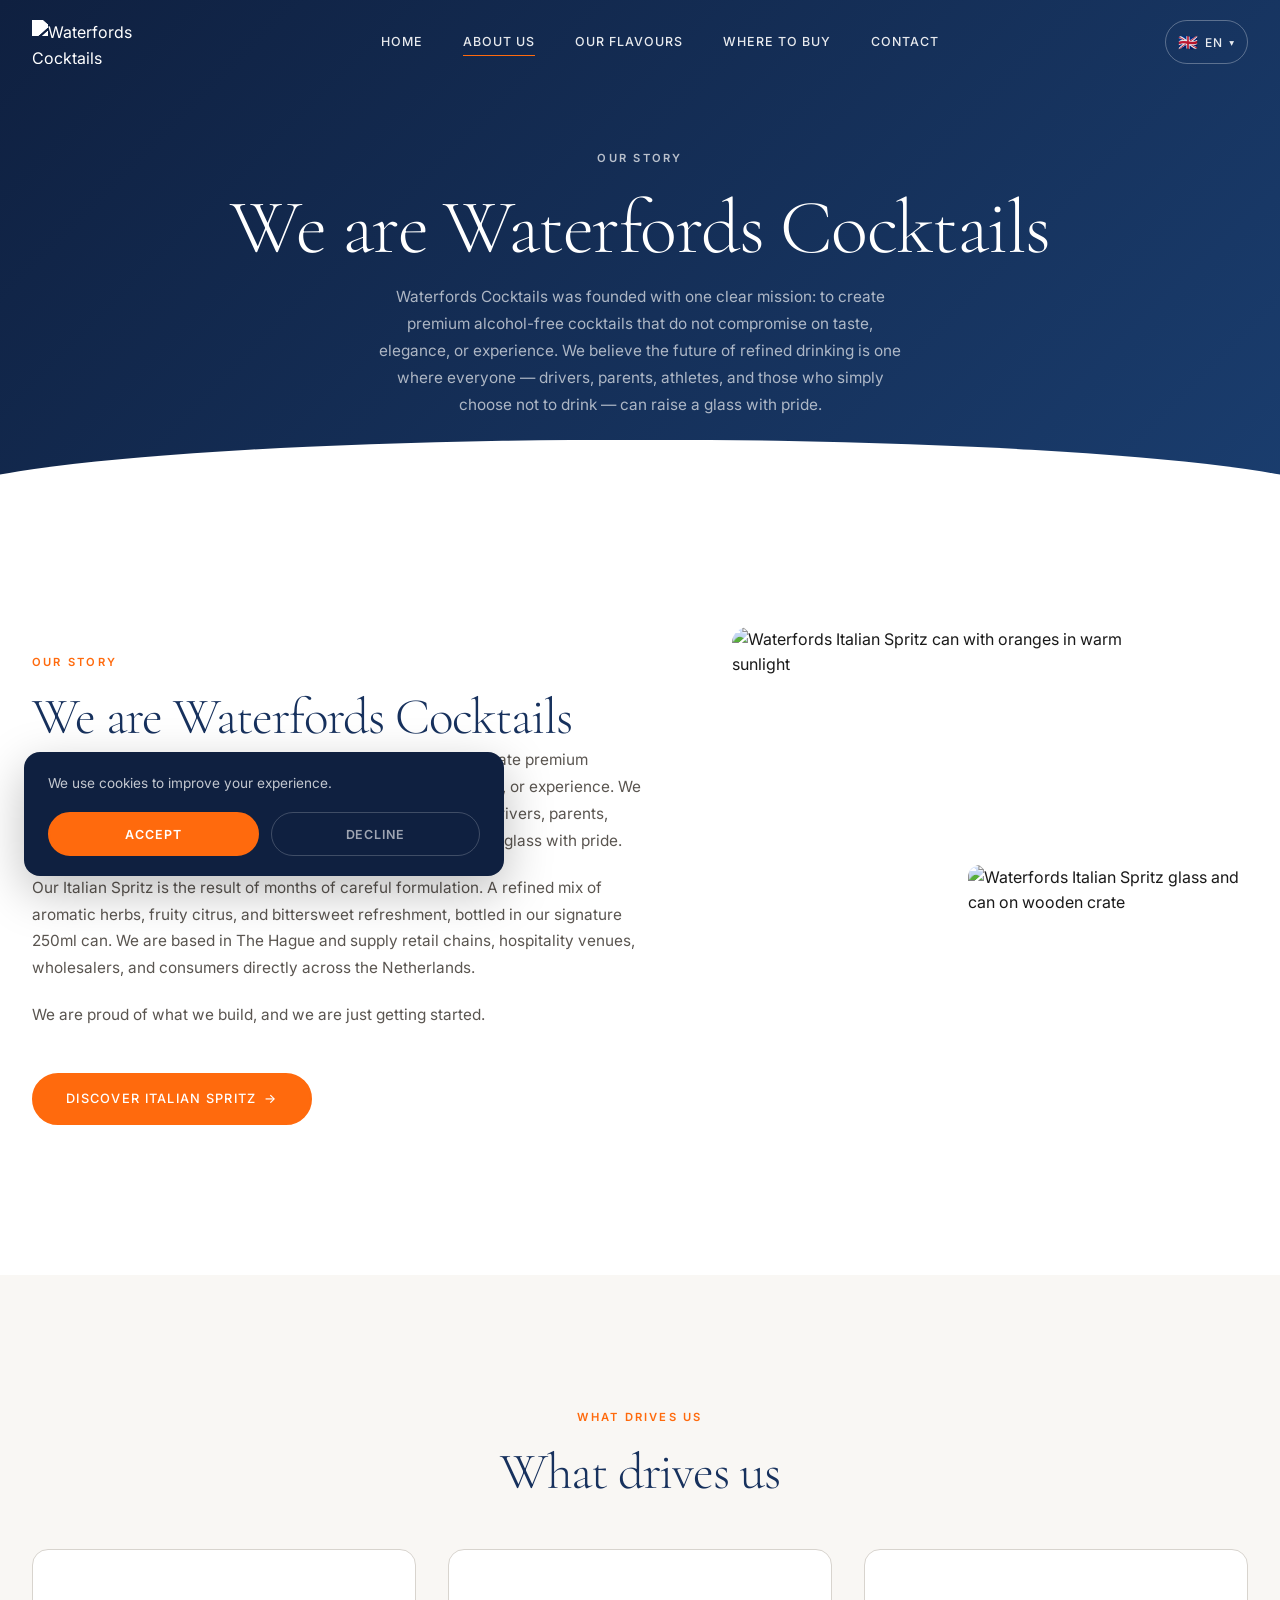
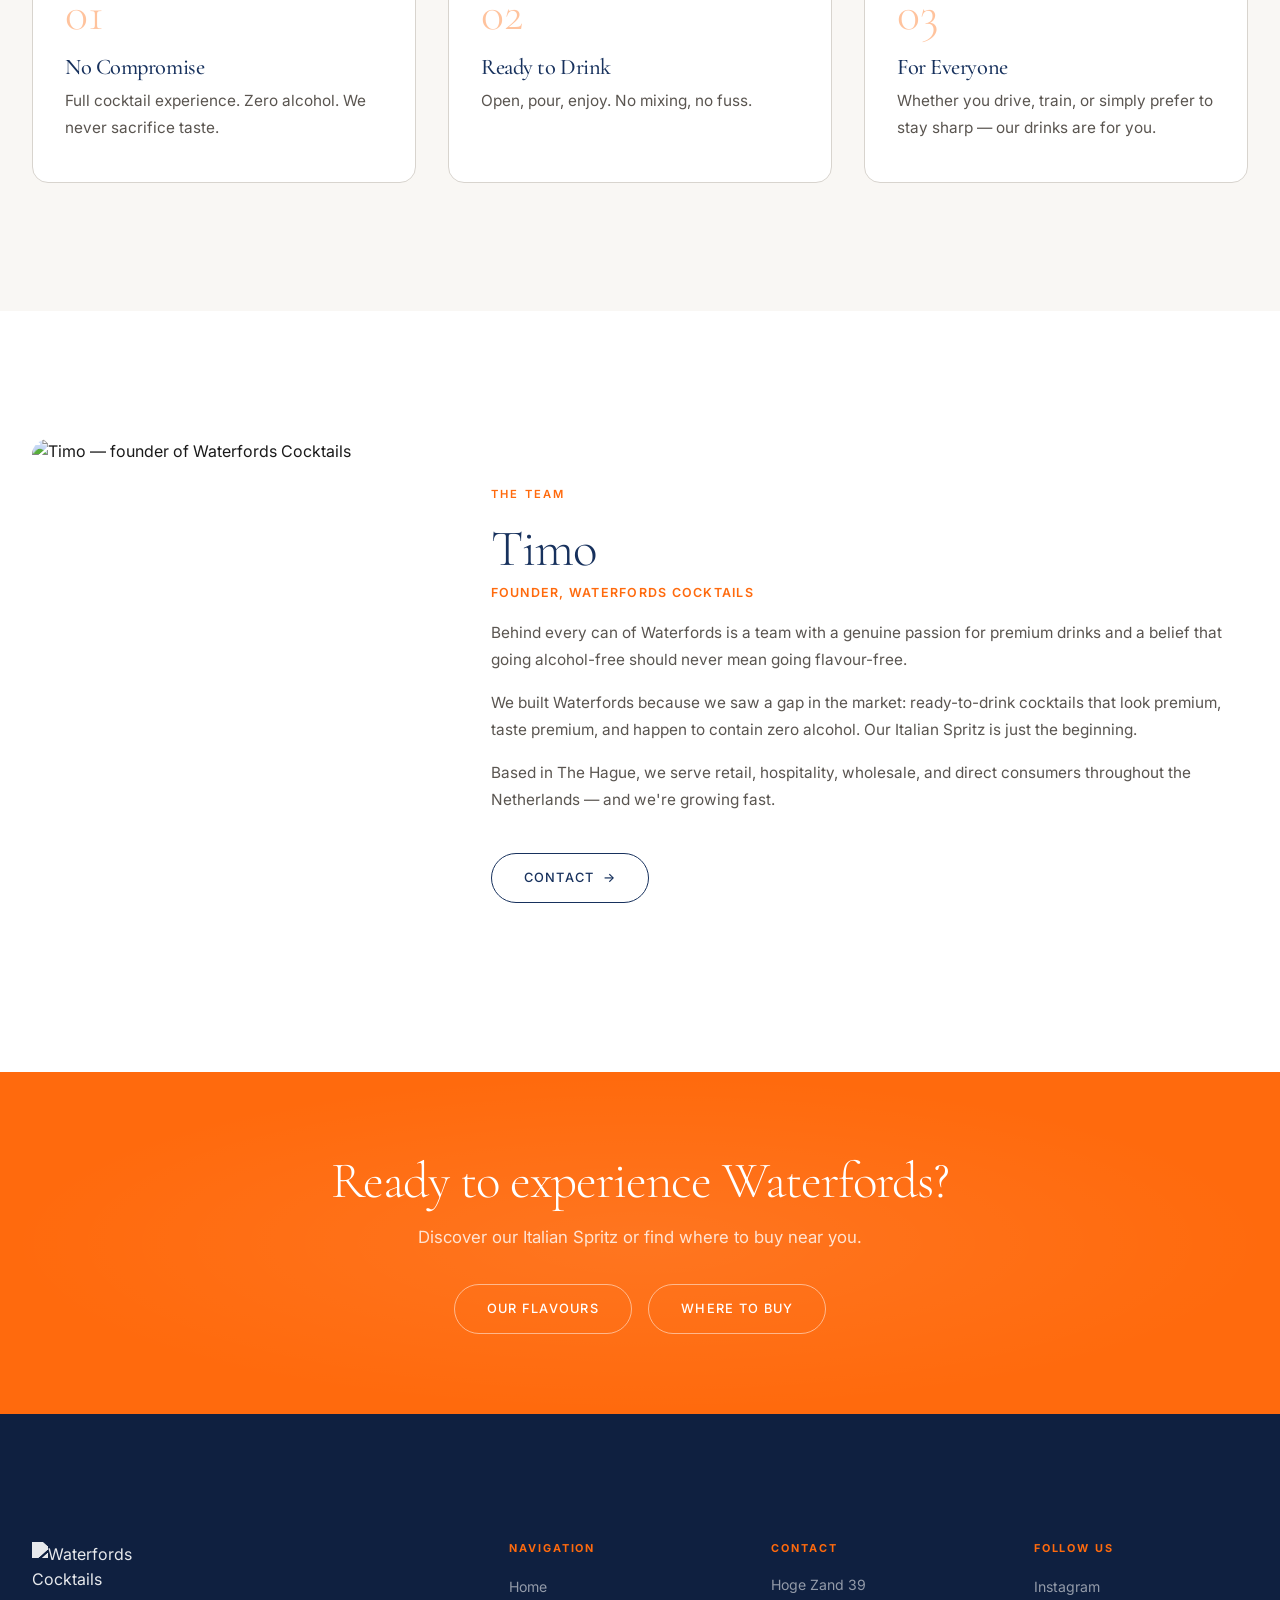
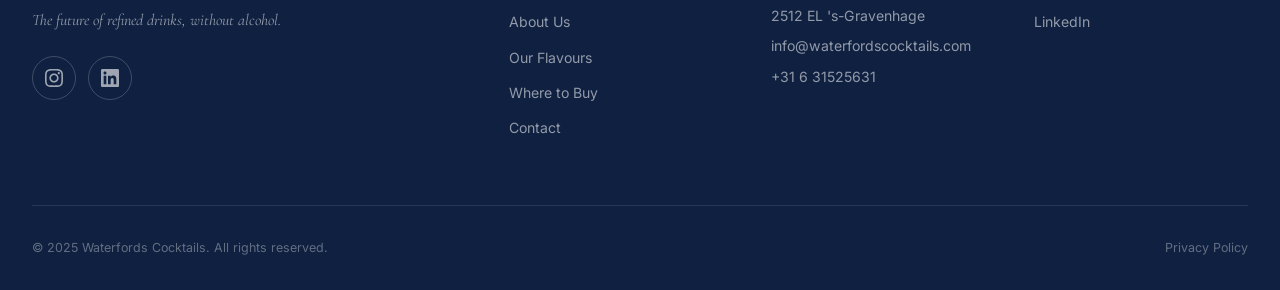
==== about.html @ f52763c5 "Add files via upload" ====
<!DOCTYPE html>
<html lang="en" dir="ltr">
<head>
  <meta charset="UTF-8" />
  <meta name="viewport" content="width=device-width, initial-scale=1.0" />
  <title>About Us – Our Story | Waterfords Cocktails</title>
  <meta name="description" content="Learn about Waterfords Cocktails — founded in The Hague to create premium alcohol-free cocktails without compromise on taste, elegance, or experience." />
  <meta name="robots" content="index, follow" />
  <link rel="canonical" href="https://waterfordscocktails.com/about.html" />

  <!-- Open Graph -->
  <meta property="og:type"        content="website" />
  <meta property="og:locale"      content="en_GB" />
  <meta property="og:title"       content="About Us | Waterfords Cocktails" />
  <meta property="og:description" content="Founded in The Hague to create premium alcohol-free cocktails. No compromise on taste, elegance, or experience." />
  <meta property="og:url"         content="https://waterfordscocktails.com/about.html" />
  <meta property="og:image"       content="https://waterfordscocktails.com/assets/images/og-image.webp" />

  <!-- Twitter Card -->
  <meta name="twitter:card"        content="summary_large_image" />
  <meta name="twitter:title"       content="About Us | Waterfords Cocktails" />
  <meta name="twitter:description" content="Our story — premium alcohol-free cocktails, crafted in The Hague." />
  <meta name="twitter:image"       content="https://waterfordscocktails.com/assets/images/og-image.webp" />

  <!-- Favicon -->
  <link rel="icon" href="assets/images/favicon.ico" />

  <!-- Stylesheet -->
  <link rel="stylesheet" href="style.css" />
</head>
<body>

  <div id="header-slot"></div>

  <main>

    <!-- ── PAGE HERO ── -->
    <div class="page-hero">
      <div class="container">
        <span class="section-label section-label--white" data-i18n="about_page.label">Our Story</span>
        <h1 data-i18n="about_page.title">We are Waterfords Cocktails</h1>
        <p data-i18n="about_page.text1">Founded with one clear mission: premium alcohol-free cocktails that never compromise.</p>
      </div>
    </div>

    <!-- ── INTRO ── -->
    <section class="section" aria-labelledby="about-intro-heading">
      <div class="container">
        <div class="about-intro-grid">
          <div class="about-intro-text reveal">
            <span class="section-label" data-i18n="about_page.label">Our Story</span>
            <h2 id="about-intro-heading" style="color:var(--clr-navy);" data-i18n="about_page.title">We are Waterfords Cocktails</h2>
            <p data-i18n="about_page.text1">
              Waterfords Cocktails was founded with one clear mission: to create premium alcohol-free cocktails that do not compromise on taste, elegance, or experience. We believe the future of refined drinking is one where everyone — drivers, parents, athletes, and those who simply choose not to drink — can raise a glass with pride.
            </p>
            <p data-i18n="about_page.text2">
              Our Italian Spritz is the result of months of careful formulation. A refined mix of aromatic herbs, fruity citrus, and bittersweet refreshment, bottled in our signature 250ml can. We are based in The Hague and supply retail chains, hospitality venues, wholesalers, and consumers directly across the Netherlands.
            </p>
            <p data-i18n="about_page.text3">
              We are proud of what we build, and we are just getting started.
            </p>
            <a href="flavours.html" class="btn btn-primary btn-arrow" style="margin-top:1.5rem;" data-i18n="about_page.cta">Discover Italian Spritz</a>
          </div>

          <div class="about-img-stack reveal reveal-delay-2">
            <div class="about-img-main">
              <img
                src="assets/images/flavours/italian_spritz_4.jpg"
                alt="Waterfords Italian Spritz can with oranges in warm sunlight"
                width="600"
                height="480"
                loading="lazy"
              />
            </div>
            <div class="about-img-secondary">
              <img
                src="assets/images/flavours/italian_spritz_1.jpg"
                alt="Waterfords Italian Spritz glass and can on wooden crate"
                width="400"
                height="400"
                loading="lazy"
              />
            </div>
          </div>
        </div>
      </div>
    </section>

    <!-- ── VALUES ── -->
    <section class="section section-light" aria-labelledby="values-heading">
      <div class="container">
        <div style="text-align:center; max-width:560px; margin:0 auto 3rem;" class="reveal">
          <span class="section-label" data-i18n="about_page.values_label">What drives us</span>
          <h2 id="values-heading" style="color:var(--clr-navy);" data-i18n="about_page.values_label">What drives us</h2>
        </div>
        <div class="values-grid">
          <div class="value-card reveal">
            <div class="value-num" aria-hidden="true">01</div>
            <h4 data-i18n="about_page.v1_title">No Compromise</h4>
            <p data-i18n="about_page.v1_text">Full cocktail experience. Zero alcohol. We never sacrifice taste.</p>
          </div>
          <div class="value-card reveal reveal-delay-2">
            <div class="value-num" aria-hidden="true">02</div>
            <h4 data-i18n="about_page.v2_title">Ready to Drink</h4>
            <p data-i18n="about_page.v2_text">Open, pour, enjoy. No mixing, no fuss.</p>
          </div>
          <div class="value-card reveal reveal-delay-3">
            <div class="value-num" aria-hidden="true">03</div>
            <h4 data-i18n="about_page.v3_title">For Everyone</h4>
            <p data-i18n="about_page.v3_text">Whether you drive, train, or simply prefer to stay sharp — our drinks are for you.</p>
          </div>
        </div>
      </div>
    </section>

    <!-- ── FOUNDER / TIMO ── -->
    <section class="founder-section" aria-labelledby="founder-heading">
      <div class="container">
        <div class="founder-inner">
          <div class="founder-portrait reveal">
            <img
              src="assets/images/foto_timo.jpg"
              alt="Timo — founder of Waterfords Cocktails"
              width="600"
              height="800"
              loading="lazy"
            />
          </div>
          <div class="founder-text reveal reveal-delay-2">
            <span class="section-label">The Team</span>
            <h2 id="founder-heading" style="color:var(--clr-navy);">Timo</h2>
            <p class="founder-name-sub">Founder, Waterfords Cocktails</p>
            <p>
              Behind every can of Waterfords is a team with a genuine passion for premium drinks and a belief that going alcohol-free should never mean going flavour-free.
            </p>
            <p>
              We built Waterfords because we saw a gap in the market: ready-to-drink cocktails that look premium, taste premium, and happen to contain zero alcohol. Our Italian Spritz is just the beginning.
            </p>
            <p>
              Based in The Hague, we serve retail, hospitality, wholesale, and direct consumers throughout the Netherlands — and we're growing fast.
            </p>
            <a href="contact.html" class="btn btn-outline-dark btn-arrow" style="margin-top:1.5rem;" data-i18n="nav.contact">Get in Touch</a>
          </div>
        </div>
      </div>
    </section>

    <!-- ── CTA ── -->
    <section class="cta-strip" aria-label="Call to action">
      <div class="container">
        <h2 class="reveal">Ready to experience Waterfords?</h2>
        <p class="reveal reveal-delay-1">Discover our Italian Spritz or find where to buy near you.</p>
        <div style="display:flex; flex-wrap:wrap; gap:1rem; justify-content:center;" class="reveal reveal-delay-2">
          <a href="flavours.html" class="btn btn-outline" data-i18n="nav.flavours">Our Flavours</a>
          <a href="where-to-buy.html" class="btn btn-outline" data-i18n="nav.where">Where to Buy</a>
        </div>
      </div>
    </section>

  </main>

  <div id="footer-slot"></div>

  <div class="cookie-banner" role="dialog" aria-label="Cookie consent">
    <p data-i18n="cookie_banner.text">We use cookies to improve your experience.</p>
    <div class="cookie-btns">
      <button class="cookie-accept" data-i18n="cookie_banner.accept">Accept</button>
      <button class="cookie-decline" data-i18n="cookie_banner.decline">Decline</button>
    </div>
  </div>

  <script src="js/script.js" defer></script>
</body>
</html>
---- style.css ----
/* ============================================================
   WATERFORDS COCKTAILS — style.css
   Beeldstijl: A (Minimalistisch/Elegant) met premium sfeer
   ============================================================ */

/* Google Fonts */
@import url('https://fonts.googleapis.com/css2?family=Cormorant+Garamond:ital,wght@0,300;0,400;0,500;0,600;1,300;1,400&family=Inter:wght@300;400;500;600&display=swap');

/* ── CSS Custom Properties ── */
:root {
  /* Brand Colours */
  --clr-spritz:       #FF6A0D;
  --clr-spritz-light: #FF8C42;
  --clr-spritz-dark:  #E55A00;
  --clr-navy:         #17315D;
  --clr-navy-light:   #1e3f78;
  --clr-navy-dark:    #0f2040;
  --clr-white:        #FFFFFF;
  --clr-off-white:    #F9F7F4;
  --clr-light-grey:   #F2F0ED;
  --clr-mid-grey:     #D8D4CE;
  --clr-text:         #1A1A1A;
  --clr-text-light:   #5A5550;
  --clr-text-muted:   #9A948E;

  /* Typography */
  --font-serif:   'Cormorant Garamond', Georgia, serif;
  --font-sans:    'Inter', system-ui, sans-serif;

  /* Spacing */
  --space-xs:   0.5rem;
  --space-sm:   1rem;
  --space-md:   2rem;
  --space-lg:   4rem;
  --space-xl:   8rem;
  --space-2xl: 12rem;

  /* Layout */
  --container:  1280px;
  --radius-sm:  4px;
  --radius-md:  8px;
  --radius-lg:  16px;
  --radius-full: 999px;

  /* Transitions */
  --ease-out:   cubic-bezier(0.16, 1, 0.3, 1);
  --ease-in-out: cubic-bezier(0.65, 0, 0.35, 1);
  --duration:   0.4s;

  /* Z-index layers */
  --z-base:     1;
  --z-sticky:   50;
  --z-whatsapp: 90;
  --z-header:   100;
  --z-menu:     110;
  --z-toggle:   115;
  --z-modal:    200;
  --z-top:      300;
}

/* ── Reset & Base ── */
*, *::before, *::after { box-sizing: border-box; margin: 0; padding: 0; }

html {
  scroll-behavior: smooth;
  font-size: 16px;
  -webkit-text-size-adjust: 100%;
}

body {
  font-family: var(--font-sans);
  font-weight: 400;
  color: var(--clr-text);
  background: var(--clr-white);
  line-height: 1.6;
  overflow-x: hidden;
}

body.menu-open {
  overflow: hidden;
}

img, video {
  max-width: 100%;
  height: auto;
  display: block;
}

a {
  color: inherit;
  text-decoration: none;
}

ul { list-style: none; }

button {
  cursor: pointer;
  border: none;
  background: none;
  font-family: inherit;
}

/* ── Typography ── */
h1, h2, h3, h4, h5 {
  font-family: var(--font-serif);
  font-weight: 400;
  line-height: 1.15;
  letter-spacing: -0.02em;
}

h1 { font-size: clamp(2.8rem, 6vw, 5.5rem); font-weight: 300; }
h2 { font-size: clamp(2rem, 4vw, 3.5rem); font-weight: 300; }
h3 { font-size: clamp(1.4rem, 2.5vw, 2rem); font-weight: 400; }
h4 { font-size: clamp(1.1rem, 1.8vw, 1.4rem); font-weight: 500; }
h5 { font-size: 1rem; font-weight: 600; }

p {
  font-family: var(--font-sans);
  font-size: clamp(0.9rem, 1.2vw, 1.05rem);
  line-height: 1.75;
  color: var(--clr-text-light);
}

/* ── Utilities ── */
.container {
  max-width: var(--container);
  margin: 0 auto;
  padding: 0 var(--space-md);
}

.section-label {
  display: inline-block;
  font-family: var(--font-sans);
  font-size: 0.7rem;
  font-weight: 600;
  letter-spacing: 0.2em;
  text-transform: uppercase;
  color: var(--clr-spritz);
  margin-bottom: var(--space-sm);
}

.section-label--navy { color: var(--clr-navy); }
.section-label--white { color: rgba(255,255,255,0.7); }

.text-white { color: var(--clr-white); }
.text-navy  { color: var(--clr-navy); }

/* ── Buttons ── */
.btn {
  display: inline-flex;
  align-items: center;
  gap: 0.5rem;
  padding: 0.85rem 2rem;
  font-family: var(--font-sans);
  font-size: 0.8rem;
  font-weight: 500;
  letter-spacing: 0.1em;
  text-transform: uppercase;
  border-radius: var(--radius-full);
  transition: all var(--duration) var(--ease-out);
  white-space: nowrap;
  min-height: 44px;
  min-width: 44px;
}

.btn-primary {
  background: var(--clr-spritz);
  color: var(--clr-white);
  border: 2px solid var(--clr-spritz);
}
.btn-primary:hover {
  background: var(--clr-spritz-dark);
  border-color: var(--clr-spritz-dark);
  transform: translateY(-2px);
  box-shadow: 0 8px 24px rgba(255,106,13,0.3);
}

.btn-outline {
  background: transparent;
  color: var(--clr-white);
  border: 1px solid rgba(255,255,255,0.5);
}
.btn-outline:hover {
  background: rgba(255,255,255,0.1);
  border-color: var(--clr-white);
  transform: translateY(-2px);
}

.btn-outline-dark {
  background: transparent;
  color: var(--clr-navy);
  border: 1px solid var(--clr-navy);
}
.btn-outline-dark:hover {
  background: var(--clr-navy);
  color: var(--clr-white);
  transform: translateY(-2px);
}

.btn-arrow::after {
  content: '→';
  transition: transform var(--duration) var(--ease-out);
}
.btn-arrow:hover::after { transform: translateX(4px); }

/* ── HEADER ── */
.site-header {
  position: fixed;
  top: 0;
  left: 0;
  right: 0;
  z-index: var(--z-header);
  padding: 1.25rem 0;
  transition: background var(--duration) var(--ease-out),
              padding var(--duration) var(--ease-out),
              box-shadow var(--duration) var(--ease-out);
  background: transparent;
}

.site-header.scrolled {
  background: rgba(255,255,255,0.97);
  backdrop-filter: blur(12px);
  -webkit-backdrop-filter: blur(12px);
  padding: 0.875rem 0;
  box-shadow: 0 1px 0 rgba(0,0,0,0.08);
}

body.menu-open .site-header {
  backdrop-filter: none;
  -webkit-backdrop-filter: none;
}

.header-inner {
  display: flex;
  align-items: center;
  justify-content: space-between;
  gap: 2rem;
}

.header-logo {
  display: flex;
  align-items: center;
  flex-shrink: 0;
  transition: opacity var(--duration) var(--ease-out);
}

.header-logo img {
  height: 44px;
  width: auto;
  transition: filter var(--duration) var(--ease-out), transform var(--duration) var(--ease-out);
}

.header-logo:hover img { transform: scale(1.03); }

/* Logo colour inversion based on header state */
.site-header:not(.scrolled) .header-logo img { filter: brightness(0) invert(1); }
.site-header.scrolled .header-logo img { filter: none; }

/* Nav links */
.nav-links {
  display: flex;
  align-items: center;
  gap: 2.5rem;
}

.nav-links a {
  font-family: var(--font-sans);
  font-size: 0.78rem;
  font-weight: 500;
  letter-spacing: 0.08em;
  text-transform: uppercase;
  color: rgba(255,255,255,0.9);
  transition: color var(--duration) var(--ease-out);
  position: relative;
}

.nav-links a::after {
  content: '';
  position: absolute;
  bottom: -4px;
  left: 0;
  width: 0;
  height: 1px;
  background: var(--clr-spritz);
  transition: width var(--duration) var(--ease-out);
}

.nav-links a:hover::after,
.nav-links a.active::after { width: 100%; }

.site-header.scrolled .nav-links a { color: var(--clr-navy); }

.nav-links a:hover { color: var(--clr-spritz); }
.site-header:not(.scrolled) .nav-links a:hover { color: var(--clr-white); }

/* Language switcher */
.lang-switcher {
  position: relative;
  display: flex;
  align-items: center;
}

.lang-btn {
  display: flex;
  align-items: center;
  gap: 0.4rem;
  font-family: var(--font-sans);
  font-size: 0.75rem;
  font-weight: 500;
  letter-spacing: 0.08em;
  text-transform: uppercase;
  color: rgba(255,255,255,0.9);
  padding: 0.4rem 0.75rem;
  border: 1px solid rgba(255,255,255,0.3);
  border-radius: var(--radius-full);
  cursor: pointer;
  background: transparent;
  transition: all var(--duration) var(--ease-out);
  min-height: 44px;
}

.site-header.scrolled .lang-btn { color: var(--clr-navy); border-color: rgba(23,49,93,0.25); }
.lang-btn:hover { background: rgba(255,255,255,0.15); }
.site-header.scrolled .lang-btn:hover { background: var(--clr-light-grey); }

.lang-btn .flag { font-size: 1rem; line-height: 1; }
.lang-btn .chevron { font-size: 0.6rem; transition: transform var(--duration) var(--ease-out); }
.lang-switcher.open .lang-btn .chevron { transform: rotate(180deg); }

.lang-dropdown {
  position: absolute;
  top: calc(100% + 8px);
  right: 0;
  background: var(--clr-white);
  border: 1px solid var(--clr-mid-grey);
  border-radius: var(--radius-md);
  box-shadow: 0 8px 24px rgba(0,0,0,0.12);
  min-width: 140px;
  overflow: hidden;
  opacity: 0;
  transform: translateY(-8px);
  pointer-events: none;
  transition: opacity var(--duration) var(--ease-out), transform var(--duration) var(--ease-out);
  z-index: var(--z-top);
}

.lang-switcher.open .lang-dropdown {
  opacity: 1;
  transform: translateY(0);
  pointer-events: all;
}

.lang-option {
  display: flex;
  align-items: center;
  gap: 0.6rem;
  padding: 0.75rem 1rem;
  font-family: var(--font-sans);
  font-size: 0.78rem;
  font-weight: 500;
  color: var(--clr-text);
  transition: background var(--duration) var(--ease-out);
  cursor: pointer;
  min-height: 44px;
}

.lang-option:hover { background: var(--clr-light-grey); }
.lang-option.active { background: var(--clr-off-white); color: var(--clr-spritz); font-weight: 600; }
.lang-option .flag { font-size: 1.1rem; }

/* Hamburger toggle */
.menu-toggle {
  display: none;
  flex-direction: column;
  justify-content: space-between;
  width: 24px;
  height: 18px;
  cursor: pointer;
  z-index: var(--z-toggle);
  padding: 0;
  min-width: 44px;
  min-height: 44px;
  align-items: center;
}

.menu-toggle span {
  display: block;
  width: 24px;
  height: 1.5px;
  background: var(--clr-white);
  border-radius: 2px;
  transition: all var(--duration) var(--ease-out);
  transform-origin: center;
}

.site-header.scrolled .menu-toggle span { background: var(--clr-navy); }

.menu-toggle.open span:nth-child(1) { transform: rotate(45deg) translate(4px, 4px); }
.menu-toggle.open span:nth-child(2) { opacity: 0; transform: scaleX(0); }
.menu-toggle.open span:nth-child(3) { transform: rotate(-45deg) translate(4px, -4px); }

/* Mobile menu overlay */
.mobile-menu {
  position: fixed;
  inset: 0;
  background: #17315D;
  background-color: #17315D;
  width: 100vw;
  height: 100vh;
  height: 100dvh;
  z-index: var(--z-menu);
  transform: translateX(100%);
  visibility: hidden;
  opacity: 0;
  transition: transform 0.4s var(--ease-out), opacity 0.4s var(--ease-out), visibility 0.4s var(--ease-out);
  display: flex;
  flex-direction: column;
  padding: 6rem 2rem 3rem;
}

.mobile-menu.open {
  transform: translateX(0);
  visibility: visible;
  opacity: 1;
}

.mobile-menu nav {
  display: flex;
  flex-direction: column;
  gap: 0;
  margin-bottom: auto;
}

.mobile-menu nav a {
  font-family: var(--font-serif);
  font-size: 2.2rem;
  font-weight: 300;
  color: var(--clr-white);
  padding: 0.75rem 0;
  border-bottom: 1px solid rgba(255,255,255,0.1);
  transition: color var(--duration) var(--ease-out), padding var(--duration) var(--ease-out);
  opacity: 0;
  transform: translateX(20px);
}

.mobile-menu.open nav a {
  opacity: 1;
  transform: translateX(0);
  transition: color var(--duration) var(--ease-out),
              padding var(--duration) var(--ease-out),
              opacity 0.4s var(--ease-out) calc(var(--i, 0) * 0.06s),
              transform 0.4s var(--ease-out) calc(var(--i, 0) * 0.06s);
}

.mobile-menu nav a:hover { color: var(--clr-spritz); padding-left: 0.5rem; }

.mobile-menu-bottom {
  display: flex;
  flex-direction: column;
  gap: 1rem;
  padding-top: 2rem;
}

.mobile-lang {
  display: flex;
  gap: 1rem;
}

.mobile-lang button {
  display: flex;
  align-items: center;
  gap: 0.4rem;
  font-family: var(--font-sans);
  font-size: 0.78rem;
  font-weight: 500;
  color: rgba(255,255,255,0.6);
  padding: 0.4rem 0.75rem;
  border: 1px solid rgba(255,255,255,0.2);
  border-radius: var(--radius-full);
  background: transparent;
  min-height: 44px;
  transition: all var(--duration) var(--ease-out);
}

.mobile-lang button.active,
.mobile-lang button:hover {
  color: var(--clr-white);
  border-color: var(--clr-spritz);
  background: rgba(255,106,13,0.15);
}

/* ── HERO ── */
.hero {
  position: relative;
  min-height: 100vh;
  min-height: 100dvh;
  display: flex;
  align-items: center;
  overflow: hidden;
  background: var(--clr-navy-dark);
}

.hero-bg {
  position: absolute;
  inset: 0;
  background: linear-gradient(135deg, #0f2040 0%, #17315D 40%, #1a3d6e 70%, #0f2040 100%);
  z-index: 0;
}

.hero-bg-image {
  position: absolute;
  inset: 0;
  z-index: 1;
}

.hero-bg-image img {
  width: 100%;
  height: 100%;
  object-fit: cover;
  opacity: 0.18;
}

.hero-overlay {
  position: absolute;
  inset: 0;
  background: linear-gradient(135deg, rgba(15,32,64,0.85) 0%, rgba(23,49,93,0.6) 50%, rgba(255,106,13,0.08) 100%);
  z-index: 2;
}

.hero-content {
  position: relative;
  z-index: 3;
  max-width: 860px;
}

.hero-label {
  display: inline-flex;
  align-items: center;
  gap: 0.5rem;
  font-family: var(--font-sans);
  font-size: 0.68rem;
  font-weight: 600;
  letter-spacing: 0.25em;
  text-transform: uppercase;
  color: var(--clr-spritz);
  margin-bottom: 1.5rem;
  opacity: 0;
  transform: translateY(20px);
  animation: fadeUp 0.8s var(--ease-out) 0.2s forwards;
}

.hero-label::before {
  content: '';
  width: 24px;
  height: 1px;
  background: var(--clr-spritz);
}

.hero h1 {
  color: var(--clr-white);
  margin-bottom: 0.25rem;
  opacity: 0;
  transform: translateY(30px);
  animation: fadeUp 0.8s var(--ease-out) 0.35s forwards;
}

.hero h1 em {
  font-style: italic;
  color: rgba(255,255,255,0.65);
}

.hero h1 .accent {
  color: var(--clr-spritz);
  font-style: italic;
}

.hero-sub {
  max-width: 520px;
  color: rgba(255,255,255,0.65);
  font-size: clamp(0.95rem, 1.5vw, 1.1rem);
  margin: 1.5rem 0 2.5rem;
  opacity: 0;
  transform: translateY(20px);
  animation: fadeUp 0.8s var(--ease-out) 0.55s forwards;
}

.hero-ctas {
  display: flex;
  flex-wrap: wrap;
  gap: 1rem;
  opacity: 0;
  transform: translateY(20px);
  animation: fadeUp 0.8s var(--ease-out) 0.7s forwards;
}

.hero-scroll {
  position: absolute;
  bottom: 2.5rem;
  left: 50%;
  transform: translateX(-50%);
  z-index: 3;
  display: flex;
  flex-direction: column;
  align-items: center;
  gap: 0.5rem;
  color: rgba(255,255,255,0.4);
  font-size: 0.65rem;
  font-weight: 500;
  letter-spacing: 0.15em;
  text-transform: uppercase;
  animation: fadeIn 1s var(--ease-out) 1.2s both;
}

.hero-scroll-line {
  width: 1px;
  height: 40px;
  background: linear-gradient(to bottom, rgba(255,255,255,0.4), transparent);
  animation: scrollLine 1.5s ease-in-out infinite;
}

/* ── SECTIONS ── */
.section {
  padding: var(--space-xl) 0;
}

.section-sm { padding: var(--space-lg) 0; }
.section-dark { background: var(--clr-navy-dark); }
.section-navy { background: var(--clr-navy); }
.section-light { background: var(--clr-off-white); }
.section-cream { background: var(--clr-light-grey); }

/* ── ABOUT SNIPPET (homepage) ── */
.about-snippet {
  display: grid;
  grid-template-columns: 1fr 1fr;
  gap: 5rem;
  align-items: center;
}

.about-snippet-text h2 {
  margin-bottom: 1.25rem;
  color: var(--clr-navy);
}

.about-snippet-text p { margin-bottom: 2rem; }

.about-snippet-visual {
  position: relative;
}

.about-snippet-img {
  border-radius: var(--radius-lg);
  overflow: hidden;
  aspect-ratio: 4 / 5;
}

.about-snippet-img img {
  width: 100%;
  height: 100%;
  object-fit: cover;
  transition: transform 0.8s var(--ease-out);
}

.about-snippet-img:hover img { transform: scale(1.03); }

.about-badge {
  position: absolute;
  bottom: -1.5rem;
  right: -1.5rem;
  width: 110px;
  height: 110px;
  background: var(--clr-spritz);
  border-radius: 50%;
  display: flex;
  flex-direction: column;
  align-items: center;
  justify-content: center;
  text-align: center;
  color: var(--clr-white);
  box-shadow: 0 8px 24px rgba(255,106,13,0.35);
}

.about-badge .badge-num {
  font-family: var(--font-serif);
  font-size: 2rem;
  font-weight: 300;
  line-height: 1;
}

.about-badge .badge-text {
  font-family: var(--font-sans);
  font-size: 0.6rem;
  font-weight: 600;
  letter-spacing: 0.1em;
  text-transform: uppercase;
  margin-top: 0.2rem;
}

/* ── FLAVOURS / PRODUCT ── */
.flavours-grid {
  display: grid;
  grid-template-columns: repeat(auto-fit, minmax(320px, 1fr));
  gap: 2rem;
}

.flavour-card {
  position: relative;
  border-radius: var(--radius-lg);
  overflow: hidden;
  background: var(--clr-off-white);
  transition: transform var(--duration) var(--ease-out), box-shadow var(--duration) var(--ease-out);
  cursor: pointer;
}

.flavour-card:hover {
  transform: translateY(-6px);
  box-shadow: 0 20px 48px rgba(0,0,0,0.12);
}

.flavour-card-img {
  aspect-ratio: 4 / 3;
  overflow: hidden;
}

.flavour-card-img img {
  width: 100%;
  height: 100%;
  object-fit: cover;
  transition: transform 0.8s var(--ease-out);
}

.flavour-card:hover .flavour-card-img img { transform: scale(1.06); }

.flavour-card-body {
  padding: 1.75rem;
}

.flavour-badge {
  display: inline-block;
  font-family: var(--font-sans);
  font-size: 0.65rem;
  font-weight: 700;
  letter-spacing: 0.15em;
  text-transform: uppercase;
  padding: 0.3rem 0.75rem;
  border-radius: var(--radius-full);
  background: var(--clr-spritz);
  color: var(--clr-white);
  margin-bottom: 0.75rem;
}

.flavour-card h3 { color: var(--clr-navy); margin-bottom: 0.75rem; }
.flavour-card p { font-size: 0.9rem; margin-bottom: 1.25rem; }

.flavour-tags {
  display: flex;
  flex-wrap: wrap;
  gap: 0.5rem;
  margin-bottom: 1.5rem;
}

.flavour-tag {
  font-family: var(--font-sans);
  font-size: 0.7rem;
  font-weight: 500;
  letter-spacing: 0.05em;
  padding: 0.3rem 0.75rem;
  border-radius: var(--radius-full);
  border: 1px solid var(--clr-mid-grey);
  color: var(--clr-text-light);
  background: var(--clr-white);
}

/* Coming soon card */
.flavour-card--coming {
  border: 2px dashed var(--clr-mid-grey);
  background: transparent;
  display: flex;
  flex-direction: column;
  align-items: center;
  justify-content: center;
  text-align: center;
  padding: 3rem 2rem;
  min-height: 400px;
}

.coming-icon {
  width: 64px;
  height: 64px;
  border-radius: 50%;
  background: var(--clr-light-grey);
  display: flex;
  align-items: center;
  justify-content: center;
  margin: 0 auto 1.5rem;
  font-size: 1.5rem;
}

.flavour-card--coming h3 { color: var(--clr-text-muted); margin-bottom: 0.75rem; }
.flavour-card--coming p { font-size: 0.9rem; color: var(--clr-text-muted); }

/* ── PRODUCT HERO (flavours page) ── */
.product-hero {
  background: linear-gradient(135deg, var(--clr-navy-dark) 0%, #1a3d6e 100%);
  padding: 8rem 0 6rem;
  position: relative;
  overflow: hidden;
}

.product-hero::before {
  content: '';
  position: absolute;
  right: -10%;
  top: -20%;
  width: 600px;
  height: 600px;
  border-radius: 50%;
  background: radial-gradient(circle, rgba(255,106,13,0.12) 0%, transparent 70%);
  pointer-events: none;
}

.product-hero-inner {
  display: grid;
  grid-template-columns: 1fr 1fr;
  gap: 5rem;
  align-items: center;
}

.product-hero-text { color: var(--clr-white); }
.product-hero-text h1 { color: var(--clr-white); margin-bottom: 1.25rem; }
.product-hero-text h1 span { color: var(--clr-spritz); }
.product-hero-text p { color: rgba(255,255,255,0.7); max-width: 480px; margin-bottom: 2rem; }

.product-badges {
  display: flex;
  flex-wrap: wrap;
  gap: 0.75rem;
  margin-bottom: 2rem;
}

.product-tag {
  display: flex;
  align-items: center;
  gap: 0.4rem;
  font-family: var(--font-sans);
  font-size: 0.72rem;
  font-weight: 600;
  letter-spacing: 0.08em;
  text-transform: uppercase;
  padding: 0.5rem 1rem;
  border-radius: var(--radius-full);
  border: 1px solid rgba(255,255,255,0.2);
  color: rgba(255,255,255,0.85);
  background: rgba(255,255,255,0.06);
  min-height: 44px;
}

.product-hero-visual {
  position: relative;
  display: flex;
  justify-content: center;
}

.product-can-img {
  position: relative;
  z-index: 1;
}

.product-can-img img {
  max-height: 520px;
  width: auto;
  margin: 0 auto;
  filter: drop-shadow(0 30px 60px rgba(0,0,0,0.4));
  transition: transform 0.6s var(--ease-out);
}

.product-can-img:hover img { transform: translateY(-8px) rotate(2deg); }

/* ── VIDEO SECTION ── */
.video-section {
  position: relative;
  background: var(--clr-light-grey);
  padding: var(--space-xl) 0;
}

.video-inner {
  display: grid;
  grid-template-columns: 1fr 1.2fr;
  gap: 4rem;
  align-items: center;
}

.video-text h2 { color: var(--clr-navy); margin-bottom: 1rem; }
.video-text p { max-width: 420px; }

.video-wrapper {
  position: relative;
  border-radius: var(--radius-lg);
  overflow: hidden;
  box-shadow: 0 24px 60px rgba(0,0,0,0.15);
  background: #000;
}

.video-wrapper video {
  width: 100%;
  display: block;
  border-radius: var(--radius-lg);
  aspect-ratio: 16/9;
  object-fit: cover;
}

.video-play-btn {
  position: absolute;
  inset: 0;
  display: flex;
  align-items: center;
  justify-content: center;
  background: rgba(15,32,64,0.4);
  transition: background var(--duration) var(--ease-out);
  cursor: pointer;
}

.video-play-btn:hover { background: rgba(15,32,64,0.25); }

.play-circle {
  width: 72px;
  height: 72px;
  border-radius: 50%;
  background: var(--clr-white);
  display: flex;
  align-items: center;
  justify-content: center;
  transition: transform var(--duration) var(--ease-out), box-shadow var(--duration) var(--ease-out);
}

.video-play-btn:hover .play-circle {
  transform: scale(1.1);
  box-shadow: 0 0 0 12px rgba(255,255,255,0.15);
}

.play-circle svg {
  width: 24px;
  height: 24px;
  fill: var(--clr-navy);
  margin-left: 3px;
}

.video-wrapper.playing .video-play-btn { display: none; }

/* ── RETAILERS / SCROLL STRIP ── */
.retailers-section { padding: var(--space-lg) 0; }

.retailers-strip {
  overflow: hidden;
  position: relative;
  padding: 2rem 0;
}

.retailers-strip::before,
.retailers-strip::after {
  content: '';
  position: absolute;
  top: 0;
  bottom: 0;
  width: 120px;
  z-index: 2;
  pointer-events: none;
}

.retailers-strip::before { left: 0; background: linear-gradient(to right, var(--clr-white), transparent); }
.retailers-strip::after  { right: 0; background: linear-gradient(to left, var(--clr-white), transparent); }

.retailers-track {
  display: flex;
  align-items: center;
  gap: 4rem;
  animation: scrollTrack 22s linear infinite;
  width: max-content;
}

.retailers-track:hover { animation-play-state: paused; }

.retailer-logo {
  display: flex;
  align-items: center;
  justify-content: center;
  flex-shrink: 0;
  padding: 0.75rem 1.5rem;
  opacity: 0.6;
  transition: opacity var(--duration) var(--ease-out), transform var(--duration) var(--ease-out);
  filter: grayscale(100%);
}

.retailer-logo:hover {
  opacity: 1;
  filter: none;
  transform: scale(1.05);
}

.retailer-logo img {
  height: 44px;
  width: auto;
  object-fit: contain;
}

/* ── CTA STRIP ── */
.cta-strip {
  background: var(--clr-spritz);
  padding: 5rem 0;
  text-align: center;
  position: relative;
  overflow: hidden;
}

.cta-strip::before {
  content: '';
  position: absolute;
  inset: 0;
  background: radial-gradient(ellipse at center, rgba(255,255,255,0.08) 0%, transparent 70%);
  pointer-events: none;
}

.cta-strip h2 {
  color: var(--clr-white);
  margin-bottom: 0.75rem;
  position: relative;
  z-index: 1;
}

.cta-strip p {
  color: rgba(255,255,255,0.8);
  font-size: 1.05rem;
  max-width: 500px;
  margin: 0 auto 2rem;
  position: relative;
  z-index: 1;
}

/* ── FOOTER ── */
.site-footer {
  background: var(--clr-navy-dark);
  color: var(--clr-white);
  padding: var(--space-xl) 0 var(--space-md);
}

.footer-top {
  display: grid;
  grid-template-columns: 2fr 1fr 1fr 1fr;
  gap: 3rem;
  padding-bottom: var(--space-lg);
  border-bottom: 1px solid rgba(255,255,255,0.1);
  margin-bottom: var(--space-md);
}

.footer-brand img {
  height: 50px;
  width: auto;
  filter: brightness(0) invert(1) opacity(0.9);
  margin-bottom: 1rem;
  transition: transform var(--duration) var(--ease-out);
}

.footer-brand img:hover { transform: scale(1.03); }

.footer-tagline {
  font-family: var(--font-serif);
  font-size: 1rem;
  font-style: italic;
  color: rgba(255,255,255,0.55);
  line-height: 1.5;
  margin-bottom: 1.5rem;
}

.footer-social {
  display: flex;
  gap: 0.75rem;
}

.social-link {
  width: 40px;
  height: 40px;
  border-radius: 50%;
  border: 1px solid rgba(255,255,255,0.2);
  display: flex;
  align-items: center;
  justify-content: center;
  color: rgba(255,255,255,0.6);
  transition: all var(--duration) var(--ease-out);
  min-width: 44px;
  min-height: 44px;
}

.social-link:hover {
  background: var(--clr-spritz);
  border-color: var(--clr-spritz);
  color: var(--clr-white);
  transform: translateY(-2px);
}

.social-link svg {
  width: 18px;
  height: 18px;
  fill: currentColor;
}

.footer-col h5 {
  font-family: var(--font-sans);
  font-size: 0.68rem;
  font-weight: 700;
  letter-spacing: 0.18em;
  text-transform: uppercase;
  color: var(--clr-spritz);
  margin-bottom: 1.25rem;
}

.footer-col ul {
  display: flex;
  flex-direction: column;
  gap: 0.6rem;
}

.footer-col ul li a {
  font-size: 0.88rem;
  color: rgba(255,255,255,0.55);
  transition: color var(--duration) var(--ease-out);
}

.footer-col ul li a:hover { color: var(--clr-white); }

.footer-col address {
  font-style: normal;
  display: flex;
  flex-direction: column;
  gap: 0.5rem;
}

.footer-col address a,
.footer-col address span {
  font-size: 0.88rem;
  color: rgba(255,255,255,0.55);
  transition: color var(--duration) var(--ease-out);
}

.footer-col address a:hover { color: var(--clr-white); }

.footer-bottom {
  display: flex;
  align-items: center;
  justify-content: space-between;
  flex-wrap: wrap;
  gap: 1rem;
}

.footer-copy {
  font-size: 0.78rem;
  color: rgba(255,255,255,0.35);
}

.footer-legal {
  display: flex;
  gap: 1.5rem;
}

.footer-legal a {
  font-size: 0.78rem;
  color: rgba(255,255,255,0.35);
  transition: color var(--duration) var(--ease-out);
}

.footer-legal a:hover { color: rgba(255,255,255,0.7); }

/* ── CONTACT PAGE ── */
.contact-grid {
  display: grid;
  grid-template-columns: 1fr 1fr;
  gap: 5rem;
  align-items: start;
}

.contact-form {
  display: flex;
  flex-direction: column;
  gap: 1.25rem;
}

.form-group {
  display: flex;
  flex-direction: column;
  gap: 0.4rem;
}

.form-group label {
  font-family: var(--font-sans);
  font-size: 0.72rem;
  font-weight: 600;
  letter-spacing: 0.1em;
  text-transform: uppercase;
  color: var(--clr-navy);
}

.form-group input,
.form-group textarea,
.form-group select {
  width: 100%;
  padding: 0.875rem 1rem;
  border: 1px solid var(--clr-mid-grey);
  border-radius: var(--radius-md);
  font-family: var(--font-sans);
  font-size: 0.9rem;
  color: var(--clr-text);
  background: var(--clr-white);
  transition: border-color var(--duration) var(--ease-out), box-shadow var(--duration) var(--ease-out);
  min-height: 44px;
}

.form-group input:focus,
.form-group textarea:focus,
.form-group select:focus {
  outline: none;
  border-color: var(--clr-spritz);
  box-shadow: 0 0 0 3px rgba(255,106,13,0.12);
}

.form-group textarea {
  resize: vertical;
  min-height: 140px;
}

.form-success {
  display: none;
  padding: 1rem 1.5rem;
  background: rgba(34,197,94,0.1);
  border: 1px solid rgba(34,197,94,0.25);
  border-radius: var(--radius-md);
  color: #15803d;
  font-size: 0.9rem;
  font-weight: 500;
}

.contact-info h3 { color: var(--clr-navy); margin-bottom: 1.5rem; }

.contact-info-item {
  display: flex;
  align-items: flex-start;
  gap: 1rem;
  margin-bottom: 1.25rem;
}

.contact-info-icon {
  width: 44px;
  height: 44px;
  border-radius: 50%;
  background: var(--clr-light-grey);
  display: flex;
  align-items: center;
  justify-content: center;
  flex-shrink: 0;
  color: var(--clr-spritz);
}

.contact-info-icon svg { width: 18px; height: 18px; fill: currentColor; }

.contact-info-text { display: flex; flex-direction: column; }
.contact-info-text strong {
  font-size: 0.7rem;
  font-weight: 700;
  letter-spacing: 0.1em;
  text-transform: uppercase;
  color: var(--clr-navy);
  margin-bottom: 0.2rem;
}
.contact-info-text span,
.contact-info-text a {
  font-size: 0.9rem;
  color: var(--clr-text-light);
}
.contact-info-text a:hover { color: var(--clr-spritz); }

.map-wrapper {
  margin-top: 2rem;
  border-radius: var(--radius-lg);
  overflow: hidden;
  box-shadow: 0 8px 24px rgba(0,0,0,0.1);
}

.map-wrapper iframe {
  width: 100%;
  height: 280px;
  border: 0;
  display: block;
}

/* ── WHERE TO BUY ── */
.channels-grid {
  display: grid;
  grid-template-columns: repeat(4, 1fr);
  gap: 1.5rem;
  margin: 3rem 0;
}

.channel-card {
  padding: 2rem 1.5rem;
  border-radius: var(--radius-lg);
  background: var(--clr-off-white);
  border: 1px solid var(--clr-mid-grey);
  text-align: center;
  transition: all var(--duration) var(--ease-out);
}

.channel-card:hover {
  transform: translateY(-4px);
  box-shadow: 0 12px 32px rgba(0,0,0,0.08);
  border-color: var(--clr-spritz);
}

.channel-icon {
  width: 56px;
  height: 56px;
  border-radius: 50%;
  background: linear-gradient(135deg, var(--clr-spritz), var(--clr-spritz-light));
  display: flex;
  align-items: center;
  justify-content: center;
  margin: 0 auto 1rem;
  font-size: 1.4rem;
}

.channel-card h4 { color: var(--clr-navy); margin-bottom: 0.5rem; }
.channel-card p { font-size: 0.85rem; }

/* ── ABOUT PAGE ── */
.about-intro-grid {
  display: grid;
  grid-template-columns: 1.2fr 1fr;
  gap: 5rem;
  align-items: center;
}

.about-intro-text h1 { color: var(--clr-navy); margin-bottom: 1.5rem; }
.about-intro-text p { margin-bottom: 1.25rem; }

.about-img-stack {
  position: relative;
  height: 520px;
}

.about-img-main {
  position: absolute;
  top: 0;
  left: 0;
  width: 80%;
  height: 80%;
  border-radius: var(--radius-lg);
  overflow: hidden;
}

.about-img-main img {
  width: 100%;
  height: 100%;
  object-fit: cover;
}

.about-img-secondary {
  position: absolute;
  bottom: 0;
  right: 0;
  width: 55%;
  height: 55%;
  border-radius: var(--radius-lg);
  overflow: hidden;
  border: 4px solid var(--clr-white);
}

.about-img-secondary img {
  width: 100%;
  height: 100%;
  object-fit: cover;
}

.values-grid {
  display: grid;
  grid-template-columns: repeat(3, 1fr);
  gap: 2rem;
}

.value-card {
  padding: 2.5rem 2rem;
  background: var(--clr-white);
  border-radius: var(--radius-lg);
  border: 1px solid var(--clr-mid-grey);
  transition: all var(--duration) var(--ease-out);
}

.value-card:hover {
  transform: translateY(-4px);
  box-shadow: 0 16px 40px rgba(0,0,0,0.08);
  border-color: var(--clr-spritz);
}

.value-num {
  font-family: var(--font-serif);
  font-size: 3rem;
  font-weight: 300;
  color: var(--clr-spritz);
  opacity: 0.4;
  line-height: 1;
  margin-bottom: 1rem;
}

.value-card h4 { color: var(--clr-navy); margin-bottom: 0.5rem; }

/* ── TIMO PORTRAIT ── */
.founder-section { padding: var(--space-xl) 0; }

.founder-inner {
  display: grid;
  grid-template-columns: 1fr 2fr;
  gap: 5rem;
  align-items: center;
}

.founder-portrait {
  border-radius: var(--radius-lg);
  overflow: hidden;
  aspect-ratio: 3 / 4;
  position: relative;
}

.founder-portrait img {
  width: 100%;
  height: 100%;
  object-fit: cover;
  object-position: top center;
}

.founder-text h2 { color: var(--clr-navy); margin-bottom: 0.25rem; }
.founder-name-sub {
  font-family: var(--font-sans);
  font-size: 0.78rem;
  font-weight: 600;
  letter-spacing: 0.1em;
  text-transform: uppercase;
  color: var(--clr-spritz);
  margin-bottom: 1.5rem;
}
.founder-text p { margin-bottom: 1rem; }

/* ── PAGE HERO (inner pages) ── */
.page-hero {
  background: linear-gradient(135deg, var(--clr-navy-dark) 0%, #1a3d6e 100%);
  padding: 9rem 0 5rem;
  position: relative;
  overflow: hidden;
  text-align: center;
}

.page-hero::after {
  content: '';
  position: absolute;
  bottom: -1px;
  left: 0;
  right: 0;
  height: 60px;
  background: var(--clr-white);
  clip-path: ellipse(55% 100% at 50% 100%);
}

.page-hero h1 { color: var(--clr-white); margin-bottom: 0.75rem; }
.page-hero p { color: rgba(255,255,255,0.65); max-width: 540px; margin: 0 auto; }

/* ── PRIVACY ── */
.privacy-content {
  max-width: 760px;
  margin: 0 auto;
}

.privacy-content h2 {
  font-size: 1.5rem;
  color: var(--clr-navy);
  margin: 2.5rem 0 0.75rem;
}

.privacy-content p { margin-bottom: 1rem; }

.privacy-content ul {
  list-style: disc;
  padding-left: 1.5rem;
  margin-bottom: 1rem;
}

.privacy-content ul li {
  font-size: 0.9rem;
  color: var(--clr-text-light);
  margin-bottom: 0.4rem;
}

/* ── COOKIE BANNER ── */
.cookie-banner {
  position: fixed;
  bottom: 1.5rem;
  left: 1.5rem;
  right: 1.5rem;
  max-width: 480px;
  background: var(--clr-navy-dark);
  color: var(--clr-white);
  padding: 1.25rem 1.5rem;
  border-radius: var(--radius-lg);
  box-shadow: 0 16px 48px rgba(0,0,0,0.25);
  z-index: var(--z-modal);
  display: flex;
  flex-direction: column;
  gap: 1rem;
  animation: slideUp 0.5s var(--ease-out) 1s both;
}

.cookie-banner.hidden { display: none; }

.cookie-banner p { font-size: 0.85rem; color: rgba(255,255,255,0.75); }

.cookie-btns {
  display: flex;
  gap: 0.75rem;
}

.cookie-btns button {
  flex: 1;
  padding: 0.65rem 1rem;
  border-radius: var(--radius-full);
  font-family: var(--font-sans);
  font-size: 0.78rem;
  font-weight: 600;
  letter-spacing: 0.08em;
  text-transform: uppercase;
  min-height: 44px;
  transition: all var(--duration) var(--ease-out);
}

.cookie-accept {
  background: var(--clr-spritz);
  color: var(--clr-white);
  border: 2px solid var(--clr-spritz);
}
.cookie-accept:hover { background: var(--clr-spritz-dark); }

.cookie-decline {
  background: transparent;
  color: rgba(255,255,255,0.6);
  border: 1px solid rgba(255,255,255,0.2);
}
.cookie-decline:hover { border-color: rgba(255,255,255,0.5); color: var(--clr-white); }

/* ── ANIMATIONS ── */
@keyframes fadeUp {
  to { opacity: 1; transform: translateY(0); }
}

@keyframes fadeIn {
  from { opacity: 0; }
  to   { opacity: 1; }
}

@keyframes scrollLine {
  0%, 100% { transform: scaleY(0); transform-origin: top; opacity: 1; }
  50%       { transform: scaleY(1); transform-origin: top; opacity: 0.6; }
}

@keyframes scrollTrack {
  from { transform: translateX(0); }
  to   { transform: translateX(-50%); }
}

@keyframes slideUp {
  from { transform: translateY(120%); opacity: 0; }
  to   { transform: translateY(0); opacity: 1; }
}

/* Scroll reveal */
.reveal {
  opacity: 0;
  transform: translateY(32px);
  transition: opacity 0.7s var(--ease-out), transform 0.7s var(--ease-out);
}

.reveal.visible {
  opacity: 1;
  transform: translateY(0);
}

.reveal-delay-1 { transition-delay: 0.1s; }
.reveal-delay-2 { transition-delay: 0.2s; }
.reveal-delay-3 { transition-delay: 0.3s; }
.reveal-delay-4 { transition-delay: 0.4s; }
.reveal-delay-5 { transition-delay: 0.5s; }

/* Parallax tilt utility */
.tilt-card { transform-style: preserve-3d; transition: transform 0.15s ease; }

/* ── RESPONSIVE ── */
@media (max-width: 1200px) {
  .footer-top { grid-template-columns: 1fr 1fr; gap: 2rem; }
  .about-intro-grid { gap: 3rem; }
  .founder-inner { gap: 3rem; }
  .product-hero-inner { gap: 3rem; }
}

@media (max-width: 768px) {
  /* Hide desktop nav, show hamburger */
  .nav-links { display: none; }
  .menu-toggle { display: flex; }

  /* Reduce section padding */
  .section { padding: var(--space-lg) 0; }
  .section-sm { padding: var(--space-md) 0; }

  /* Stack grids */
  .about-snippet { grid-template-columns: 1fr; gap: 3rem; }
  .about-snippet-visual { order: -1; }
  .about-badge { right: 1rem; bottom: -1rem; width: 90px; height: 90px; }
  .about-badge .badge-num { font-size: 1.5rem; }

  .video-inner { grid-template-columns: 1fr; gap: 2.5rem; }
  .video-text { order: 1; }
  .video-wrapper { order: 2; }

  .contact-grid { grid-template-columns: 1fr; gap: 3rem; }
  .channels-grid { grid-template-columns: 1fr 1fr; }
  .values-grid { grid-template-columns: 1fr; gap: 1rem; }
  .about-intro-grid { grid-template-columns: 1fr; gap: 3rem; }
  .about-img-stack { height: 320px; order: -1; }
  .founder-inner { grid-template-columns: 1fr; gap: 2.5rem; }
  .founder-portrait { aspect-ratio: 4/3; max-width: 400px; }
  .product-hero-inner { grid-template-columns: 1fr; gap: 3rem; text-align: center; }
  .product-hero-visual { order: -1; }
  .product-can-img img { max-height: 320px; }
  .product-badges { justify-content: center; }

  .footer-top { grid-template-columns: 1fr; gap: 2rem; }
  .footer-bottom { flex-direction: column; text-align: center; }
  .footer-legal { justify-content: center; }

  .hero h1 { font-size: clamp(2.2rem, 8vw, 3.5rem); }
  .hero-ctas { flex-direction: column; align-items: flex-start; }

  .page-hero { padding: 8rem 0 4rem; }
}

@media (max-width: 480px) {
  :root { --space-lg: 3rem; --space-xl: 5rem; }
  .container { padding: 0 1.25rem; }
  .channels-grid { grid-template-columns: 1fr 1fr; gap: 1rem; }
  .flavours-grid { grid-template-columns: 1fr; }
  .cookie-banner { left: 1rem; right: 1rem; bottom: 1rem; }
  .hero-ctas { width: 100%; }
  .hero-ctas .btn { width: 100%; justify-content: center; }

  .about-img-stack { height: 260px; }
  .about-img-secondary { width: 48%; height: 48%; }
}
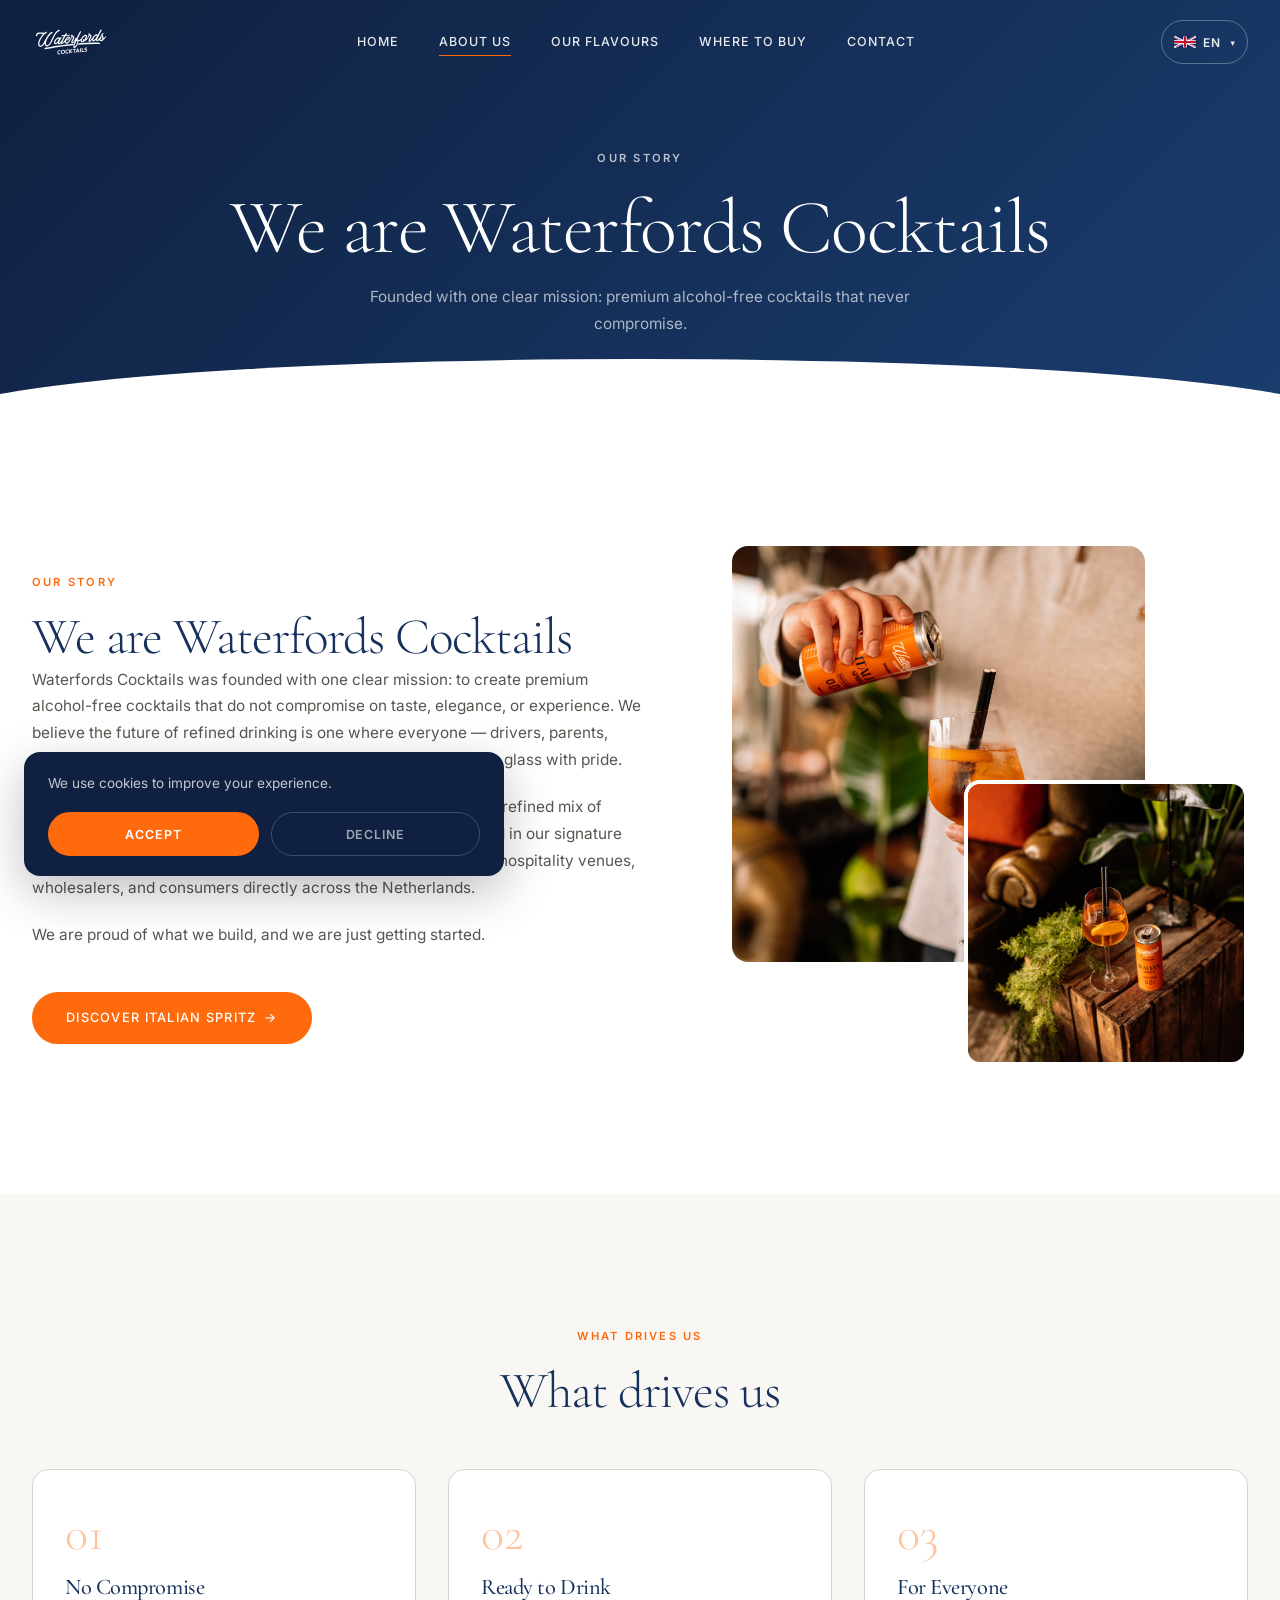
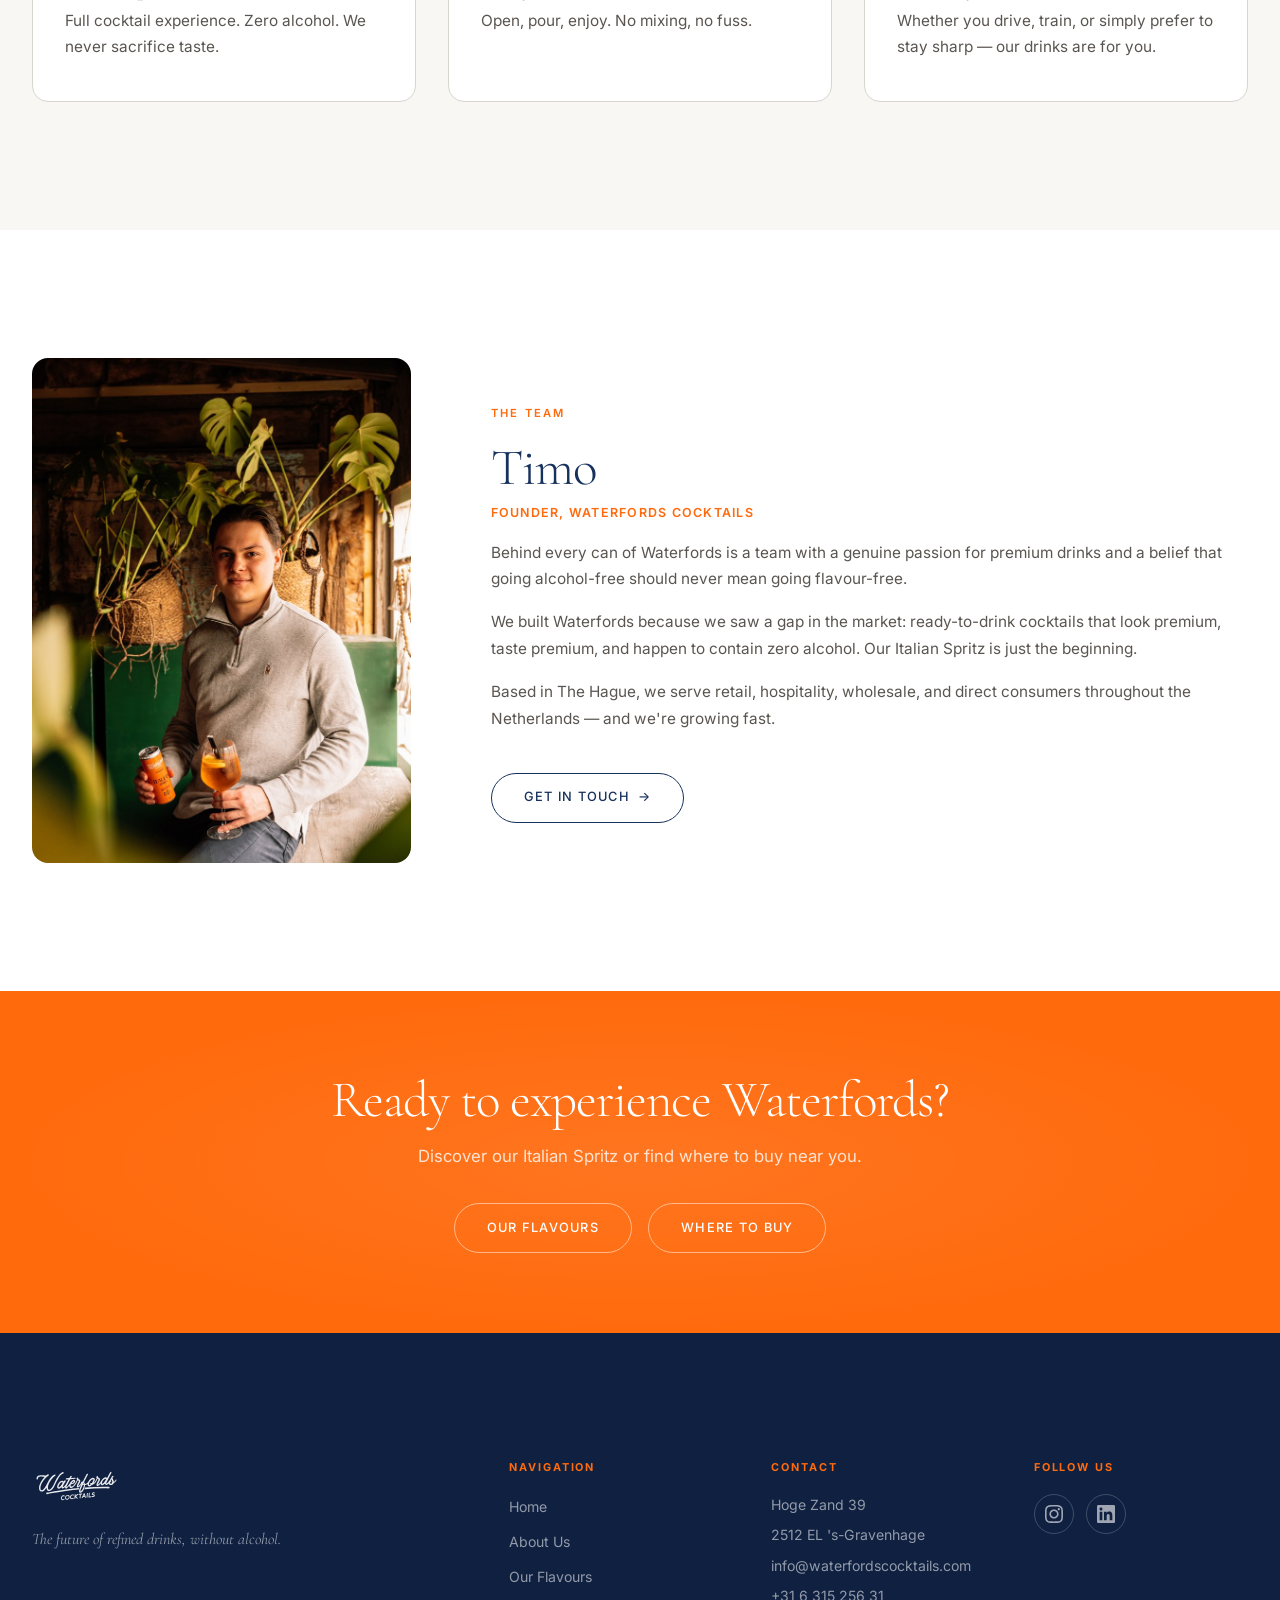
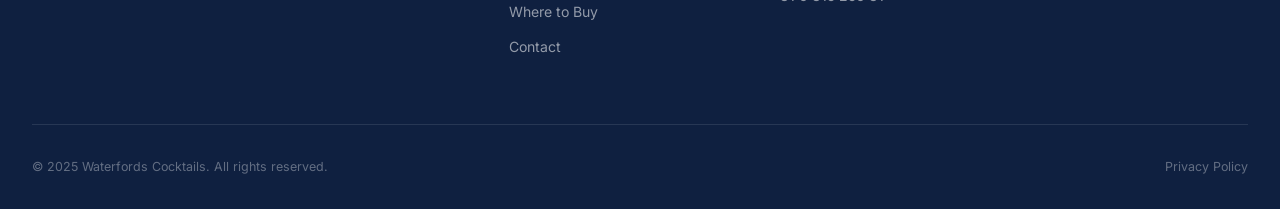
==== commit a34a8611: "Add files via upload" ====
--- a/about.html
+++ b/about.html
@@ -2,30 +2,23 @@
 <html lang="en" dir="ltr">
 <head>
   <meta charset="UTF-8" />
-  <meta name="viewport" content="width=device-width, initial-scale=1.0" />
+  <meta name="viewport" content="width=device-width, initial-scale=1.0, viewport-fit=cover" />
   <title>About Us – Our Story | Waterfords Cocktails</title>
   <meta name="description" content="Learn about Waterfords Cocktails — founded in The Hague to create premium alcohol-free cocktails without compromise on taste, elegance, or experience." />
   <meta name="robots" content="index, follow" />
   <link rel="canonical" href="https://waterfordscocktails.com/about.html" />
+  <meta property="og:type" content="website" />
+  <meta property="og:locale" content="en_GB" />
+  <meta property="og:title" content="About Us | Waterfords Cocktails" />
+  <meta property="og:description" content="Founded in The Hague to create premium alcohol-free cocktails." />
+  <meta property="og:url" content="https://waterfordscocktails.com/about.html" />
+  <meta property="og:image" content="https://waterfordscocktails.com/assets/images/og-image.webp" />
+  <meta name="twitter:card" content="summary_large_image" />
+  <meta name="twitter:title" content="About Us | Waterfords Cocktails" />
+  <meta name="twitter:description" content="Premium alcohol-free cocktails, crafted in The Hague." />
+  <meta name="twitter:image" content="https://waterfordscocktails.com/assets/images/og-image.webp" />
 
-  <!-- Open Graph -->
-  <meta property="og:type"        content="website" />
-  <meta property="og:locale"      content="en_GB" />
-  <meta property="og:title"       content="About Us | Waterfords Cocktails" />
-  <meta property="og:description" content="Founded in The Hague to create premium alcohol-free cocktails. No compromise on taste, elegance, or experience." />
-  <meta property="og:url"         content="https://waterfordscocktails.com/about.html" />
-  <meta property="og:image"       content="https://waterfordscocktails.com/assets/images/og-image.webp" />
-
-  <!-- Twitter Card -->
-  <meta name="twitter:card"        content="summary_large_image" />
-  <meta name="twitter:title"       content="About Us | Waterfords Cocktails" />
-  <meta name="twitter:description" content="Our story — premium alcohol-free cocktails, crafted in The Hague." />
-  <meta name="twitter:image"       content="https://waterfordscocktails.com/assets/images/og-image.webp" />
-
-  <!-- Favicon -->
-  <link rel="icon" href="assets/images/favicon.ico" />
-
-  <!-- Stylesheet -->
+  <link rel="icon" type="image/x-icon" href="assets/images/favicon.ico" />
   <link rel="stylesheet" href="style.css" />
 </head>
 <body>
@@ -34,59 +27,38 @@
 
   <main>
 
-    <!-- ── PAGE HERO ── -->
     <div class="page-hero">
       <div class="container">
         <span class="section-label section-label--white" data-i18n="about_page.label">Our Story</span>
         <h1 data-i18n="about_page.title">We are Waterfords Cocktails</h1>
-        <p data-i18n="about_page.text1">Founded with one clear mission: premium alcohol-free cocktails that never compromise.</p>
+        <p data-i18n="about_page.subtitle">Founded with one clear mission.</p>
       </div>
     </div>
 
-    <!-- ── INTRO ── -->
     <section class="section" aria-labelledby="about-intro-heading">
       <div class="container">
         <div class="about-intro-grid">
           <div class="about-intro-text reveal">
             <span class="section-label" data-i18n="about_page.label">Our Story</span>
             <h2 id="about-intro-heading" style="color:var(--clr-navy);" data-i18n="about_page.title">We are Waterfords Cocktails</h2>
-            <p data-i18n="about_page.text1">
-              Waterfords Cocktails was founded with one clear mission: to create premium alcohol-free cocktails that do not compromise on taste, elegance, or experience. We believe the future of refined drinking is one where everyone — drivers, parents, athletes, and those who simply choose not to drink — can raise a glass with pride.
-            </p>
-            <p data-i18n="about_page.text2">
-              Our Italian Spritz is the result of months of careful formulation. A refined mix of aromatic herbs, fruity citrus, and bittersweet refreshment, bottled in our signature 250ml can. We are based in The Hague and supply retail chains, hospitality venues, wholesalers, and consumers directly across the Netherlands.
-            </p>
-            <p data-i18n="about_page.text3">
-              We are proud of what we build, and we are just getting started.
-            </p>
+            <p data-i18n="about_page.text1">Waterfords Cocktails was founded with one clear mission.</p>
+            <p data-i18n="about_page.text2">Our Italian Spritz is the result of months of careful formulation.</p>
+            <p data-i18n="about_page.text3">We are proud of what we build, and we are just getting started.</p>
             <a href="flavours.html" class="btn btn-primary btn-arrow" style="margin-top:1.5rem;" data-i18n="about_page.cta">Discover Italian Spritz</a>
           </div>
 
           <div class="about-img-stack reveal reveal-delay-2">
             <div class="about-img-main">
-              <img
-                src="assets/images/flavours/italian_spritz_4.jpg"
-                alt="Waterfords Italian Spritz can with oranges in warm sunlight"
-                width="600"
-                height="480"
-                loading="lazy"
-              />
+              <img src="assets/images/flavours/italian_spritz_4.jpg" alt="Waterfords Italian Spritz can" width="600" height="480" loading="lazy" />
             </div>
             <div class="about-img-secondary">
-              <img
-                src="assets/images/flavours/italian_spritz_1.jpg"
-                alt="Waterfords Italian Spritz glass and can on wooden crate"
-                width="400"
-                height="400"
-                loading="lazy"
-              />
+              <img src="assets/images/flavours/italian_spritz_1.jpg" alt="Waterfords Italian Spritz glass" width="400" height="400" loading="lazy" />
             </div>
           </div>
         </div>
       </div>
     </section>
 
-    <!-- ── VALUES ── -->
     <section class="section section-light" aria-labelledby="values-heading">
       <div class="container">
         <div style="text-align:center; max-width:560px; margin:0 auto 3rem;" class="reveal">
@@ -97,59 +69,45 @@
           <div class="value-card reveal">
             <div class="value-num" aria-hidden="true">01</div>
             <h4 data-i18n="about_page.v1_title">No Compromise</h4>
-            <p data-i18n="about_page.v1_text">Full cocktail experience. Zero alcohol. We never sacrifice taste.</p>
+            <p data-i18n="about_page.v1_text">Full cocktail experience. Zero alcohol.</p>
           </div>
           <div class="value-card reveal reveal-delay-2">
             <div class="value-num" aria-hidden="true">02</div>
             <h4 data-i18n="about_page.v2_title">Ready to Drink</h4>
-            <p data-i18n="about_page.v2_text">Open, pour, enjoy. No mixing, no fuss.</p>
+            <p data-i18n="about_page.v2_text">Open, pour, enjoy.</p>
           </div>
           <div class="value-card reveal reveal-delay-3">
             <div class="value-num" aria-hidden="true">03</div>
             <h4 data-i18n="about_page.v3_title">For Everyone</h4>
-            <p data-i18n="about_page.v3_text">Whether you drive, train, or simply prefer to stay sharp — our drinks are for you.</p>
+            <p data-i18n="about_page.v3_text">Whether you drive, train, or simply prefer to stay sharp.</p>
           </div>
         </div>
       </div>
     </section>
 
-    <!-- ── FOUNDER / TIMO ── -->
     <section class="founder-section" aria-labelledby="founder-heading">
       <div class="container">
         <div class="founder-inner">
           <div class="founder-portrait reveal">
-            <img
-              src="assets/images/foto_timo.jpg"
-              alt="Timo — founder of Waterfords Cocktails"
-              width="600"
-              height="800"
-              loading="lazy"
-            />
+            <img src="assets/images/foto_timo.jpg" alt="Timo — founder of Waterfords Cocktails" width="600" height="800" loading="lazy" />
           </div>
           <div class="founder-text reveal reveal-delay-2">
-            <span class="section-label">The Team</span>
-            <h2 id="founder-heading" style="color:var(--clr-navy);">Timo</h2>
-            <p class="founder-name-sub">Founder, Waterfords Cocktails</p>
-            <p>
-              Behind every can of Waterfords is a team with a genuine passion for premium drinks and a belief that going alcohol-free should never mean going flavour-free.
-            </p>
-            <p>
-              We built Waterfords because we saw a gap in the market: ready-to-drink cocktails that look premium, taste premium, and happen to contain zero alcohol. Our Italian Spritz is just the beginning.
-            </p>
-            <p>
-              Based in The Hague, we serve retail, hospitality, wholesale, and direct consumers throughout the Netherlands — and we're growing fast.
-            </p>
-            <a href="contact.html" class="btn btn-outline-dark btn-arrow" style="margin-top:1.5rem;" data-i18n="nav.contact">Get in Touch</a>
+            <span class="section-label" data-i18n="about_page.founder_label">The Team</span>
+            <h2 id="founder-heading" style="color:var(--clr-navy);" data-i18n="about_page.founder_name">Timo</h2>
+            <p class="founder-name-sub" data-i18n="about_page.founder_role">Founder, Waterfords Cocktails</p>
+            <p data-i18n="about_page.founder_p1">Behind every can of Waterfords is a team with passion.</p>
+            <p data-i18n="about_page.founder_p2">We built Waterfords because we saw a gap in the market.</p>
+            <p data-i18n="about_page.founder_p3">Based in The Hague, we serve customers throughout the Netherlands.</p>
+            <a href="contact.html" class="btn btn-outline-dark btn-arrow" style="margin-top:1.5rem;" data-i18n="about_page.founder_cta">Get in Touch</a>
           </div>
         </div>
       </div>
     </section>
 
-    <!-- ── CTA ── -->
     <section class="cta-strip" aria-label="Call to action">
       <div class="container">
-        <h2 class="reveal">Ready to experience Waterfords?</h2>
-        <p class="reveal reveal-delay-1">Discover our Italian Spritz or find where to buy near you.</p>
+        <h2 class="reveal" data-i18n="about_page.cta_strip_title">Ready to experience Waterfords?</h2>
+        <p class="reveal reveal-delay-1" data-i18n="about_page.cta_strip_text">Discover our Italian Spritz or find where to buy.</p>
         <div style="display:flex; flex-wrap:wrap; gap:1rem; justify-content:center;" class="reveal reveal-delay-2">
           <a href="flavours.html" class="btn btn-outline" data-i18n="nav.flavours">Our Flavours</a>
           <a href="where-to-buy.html" class="btn btn-outline" data-i18n="nav.where">Where to Buy</a>
@@ -171,4 +129,4 @@
 
   <script src="js/script.js" defer></script>
 </body>
-</html>
+</html>
--- a/style.css
+++ b/style.css
@@ -1,14 +1,9 @@
 /* ============================================================
    WATERFORDS COCKTAILS — style.css
-   Beeldstijl: A (Minimalistisch/Elegant) met premium sfeer
    ============================================================ */
-
-/* Google Fonts */
 @import url('https://fonts.googleapis.com/css2?family=Cormorant+Garamond:ital,wght@0,300;0,400;0,500;0,600;1,300;1,400&family=Inter:wght@300;400;500;600&display=swap');
 
-/* ── CSS Custom Properties ── */
 :root {
-  /* Brand Colours */
   --clr-spritz:       #FF6A0D;
   --clr-spritz-light: #FF8C42;
   --clr-spritz-dark:  #E55A00;
@@ -22,32 +17,22 @@
   --clr-text:         #1A1A1A;
   --clr-text-light:   #5A5550;
   --clr-text-muted:   #9A948E;
-
-  /* Typography */
   --font-serif:   'Cormorant Garamond', Georgia, serif;
   --font-sans:    'Inter', system-ui, sans-serif;
-
-  /* Spacing */
   --space-xs:   0.5rem;
   --space-sm:   1rem;
   --space-md:   2rem;
   --space-lg:   4rem;
   --space-xl:   8rem;
   --space-2xl: 12rem;
-
-  /* Layout */
   --container:  1280px;
   --radius-sm:  4px;
   --radius-md:  8px;
   --radius-lg:  16px;
   --radius-full: 999px;
-
-  /* Transitions */
   --ease-out:   cubic-bezier(0.16, 1, 0.3, 1);
   --ease-in-out: cubic-bezier(0.65, 0, 0.35, 1);
   --duration:   0.4s;
-
-  /* Z-index layers */
   --z-base:     1;
   --z-sticky:   50;
   --z-whatsapp: 90;
@@ -58,15 +43,8 @@
   --z-top:      300;
 }
 
-/* ── Reset & Base ── */
 *, *::before, *::after { box-sizing: border-box; margin: 0; padding: 0; }
-
-html {
-  scroll-behavior: smooth;
-  font-size: 16px;
-  -webkit-text-size-adjust: 100%;
-}
-
+html { scroll-behavior: smooth; font-size: 16px; -webkit-text-size-adjust: 100%; }
 body {
   font-family: var(--font-sans);
   font-weight: 400;
@@ -75,77 +53,28 @@
   line-height: 1.6;
   overflow-x: hidden;
 }
-
-body.menu-open {
-  overflow: hidden;
-}
-
-img, video {
-  max-width: 100%;
-  height: auto;
-  display: block;
-}
-
-a {
-  color: inherit;
-  text-decoration: none;
-}
-
+body.menu-open { overflow: hidden; }
+img, video { max-width: 100%; height: auto; display: block; }
+a { color: inherit; text-decoration: none; }
 ul { list-style: none; }
-
-button {
-  cursor: pointer;
-  border: none;
-  background: none;
-  font-family: inherit;
-}
-
-/* ── Typography ── */
-h1, h2, h3, h4, h5 {
-  font-family: var(--font-serif);
-  font-weight: 400;
-  line-height: 1.15;
-  letter-spacing: -0.02em;
-}
-
+button { cursor: pointer; border: none; background: none; font-family: inherit; }
+
+h1, h2, h3, h4, h5 { font-family: var(--font-serif); font-weight: 400; line-height: 1.15; letter-spacing: -0.02em; }
 h1 { font-size: clamp(2.8rem, 6vw, 5.5rem); font-weight: 300; }
 h2 { font-size: clamp(2rem, 4vw, 3.5rem); font-weight: 300; }
 h3 { font-size: clamp(1.4rem, 2.5vw, 2rem); font-weight: 400; }
 h4 { font-size: clamp(1.1rem, 1.8vw, 1.4rem); font-weight: 500; }
 h5 { font-size: 1rem; font-weight: 600; }
-
-p {
-  font-family: var(--font-sans);
-  font-size: clamp(0.9rem, 1.2vw, 1.05rem);
-  line-height: 1.75;
-  color: var(--clr-text-light);
-}
-
-/* ── Utilities ── */
-.container {
-  max-width: var(--container);
-  margin: 0 auto;
-  padding: 0 var(--space-md);
-}
-
-.section-label {
-  display: inline-block;
-  font-family: var(--font-sans);
-  font-size: 0.7rem;
-  font-weight: 600;
-  letter-spacing: 0.2em;
-  text-transform: uppercase;
-  color: var(--clr-spritz);
-  margin-bottom: var(--space-sm);
-}
-
+p { font-family: var(--font-sans); font-size: clamp(0.9rem, 1.2vw, 1.05rem); line-height: 1.75; color: var(--clr-text-light); }
+
+.container { max-width: var(--container); margin: 0 auto; padding: 0 var(--space-md); }
+
+.section-label { display: inline-block; font-family: var(--font-sans); font-size: 0.7rem; font-weight: 600; letter-spacing: 0.2em; text-transform: uppercase; color: var(--clr-spritz); margin-bottom: var(--space-sm); }
 .section-label--navy { color: var(--clr-navy); }
 .section-label--white { color: rgba(255,255,255,0.7); }
-
 .text-white { color: var(--clr-white); }
 .text-navy  { color: var(--clr-navy); }
 
-/* ── Buttons ── */
 .btn {
   display: inline-flex;
   align-items: center;
@@ -160,109 +89,38 @@
   transition: all var(--duration) var(--ease-out);
   white-space: nowrap;
   min-height: 44px;
-  min-width: 44px;
-}
-
-.btn-primary {
-  background: var(--clr-spritz);
-  color: var(--clr-white);
-  border: 2px solid var(--clr-spritz);
-}
-.btn-primary:hover {
-  background: var(--clr-spritz-dark);
-  border-color: var(--clr-spritz-dark);
-  transform: translateY(-2px);
-  box-shadow: 0 8px 24px rgba(255,106,13,0.3);
-}
-
-.btn-outline {
-  background: transparent;
-  color: var(--clr-white);
-  border: 1px solid rgba(255,255,255,0.5);
-}
-.btn-outline:hover {
-  background: rgba(255,255,255,0.1);
-  border-color: var(--clr-white);
-  transform: translateY(-2px);
-}
-
-.btn-outline-dark {
-  background: transparent;
-  color: var(--clr-navy);
-  border: 1px solid var(--clr-navy);
-}
-.btn-outline-dark:hover {
-  background: var(--clr-navy);
-  color: var(--clr-white);
-  transform: translateY(-2px);
-}
-
-.btn-arrow::after {
-  content: '→';
-  transition: transform var(--duration) var(--ease-out);
-}
+}
+.btn-primary { background: var(--clr-spritz); color: var(--clr-white); border: 2px solid var(--clr-spritz); }
+.btn-primary:hover { background: var(--clr-spritz-dark); border-color: var(--clr-spritz-dark); transform: translateY(-2px); box-shadow: 0 8px 24px rgba(255,106,13,0.3); }
+.btn-outline { background: transparent; color: var(--clr-white); border: 1px solid rgba(255,255,255,0.5); }
+.btn-outline:hover { background: rgba(255,255,255,0.1); border-color: var(--clr-white); transform: translateY(-2px); }
+.btn-outline-dark { background: transparent; color: var(--clr-navy); border: 1px solid var(--clr-navy); }
+.btn-outline-dark:hover { background: var(--clr-navy); color: var(--clr-white); transform: translateY(-2px); }
+.btn-arrow::after { content: '→'; transition: transform var(--duration) var(--ease-out); }
 .btn-arrow:hover::after { transform: translateX(4px); }
 
 /* ── HEADER ── */
 .site-header {
-  position: fixed;
-  top: 0;
-  left: 0;
-  right: 0;
+  position: fixed; top: 0; left: 0; right: 0;
   z-index: var(--z-header);
   padding: 1.25rem 0;
-  transition: background var(--duration) var(--ease-out),
-              padding var(--duration) var(--ease-out),
-              box-shadow var(--duration) var(--ease-out);
+  transition: background var(--duration) var(--ease-out), padding var(--duration) var(--ease-out), box-shadow var(--duration) var(--ease-out);
   background: transparent;
 }
-
-.site-header.scrolled {
-  background: rgba(255,255,255,0.97);
-  backdrop-filter: blur(12px);
-  -webkit-backdrop-filter: blur(12px);
-  padding: 0.875rem 0;
-  box-shadow: 0 1px 0 rgba(0,0,0,0.08);
-}
-
-body.menu-open .site-header {
-  backdrop-filter: none;
-  -webkit-backdrop-filter: none;
-}
-
-.header-inner {
-  display: flex;
-  align-items: center;
-  justify-content: space-between;
-  gap: 2rem;
-}
-
-.header-logo {
-  display: flex;
-  align-items: center;
-  flex-shrink: 0;
-  transition: opacity var(--duration) var(--ease-out);
-}
-
-.header-logo img {
-  height: 44px;
-  width: auto;
-  transition: filter var(--duration) var(--ease-out), transform var(--duration) var(--ease-out);
-}
-
+.site-header.scrolled { background: rgba(255,255,255,0.97); backdrop-filter: blur(12px); -webkit-backdrop-filter: blur(12px); padding: 0.875rem 0; box-shadow: 0 1px 0 rgba(0,0,0,0.08); }
+body.menu-open .site-header { backdrop-filter: none; -webkit-backdrop-filter: none; }
+
+.header-inner { display: flex; align-items: center; justify-content: space-between; gap: 2rem; }
+.header-right { display: flex; align-items: center; gap: 0.75rem; flex-shrink: 0; }
+
+.header-logo { display: flex; align-items: center; flex-shrink: 0; transition: opacity var(--duration) var(--ease-out); }
+.header-logo img { height: 44px; width: auto; transition: filter var(--duration) var(--ease-out), transform var(--duration) var(--ease-out); }
 .header-logo:hover img { transform: scale(1.03); }
 
-/* Logo colour inversion based on header state */
-.site-header:not(.scrolled) .header-logo img { filter: brightness(0) invert(1); }
-.site-header.scrolled .header-logo img { filter: none; }
-
-/* Nav links */
-.nav-links {
-  display: flex;
-  align-items: center;
-  gap: 2.5rem;
-}
-
+.site-header:not(.scrolled) .header-logo img { filter: none; }
+.site-header.scrolled .header-logo img { filter: brightness(0) saturate(100%) invert(15%) sepia(60%) saturate(800%) hue-rotate(193deg) brightness(85%); }
+
+.nav-links { display: flex; align-items: center; gap: 2.5rem; }
 .nav-links a {
   font-family: var(--font-sans);
   font-size: 0.78rem;
@@ -273,58 +131,44 @@
   transition: color var(--duration) var(--ease-out);
   position: relative;
 }
-
-.nav-links a::after {
-  content: '';
-  position: absolute;
-  bottom: -4px;
-  left: 0;
-  width: 0;
-  height: 1px;
-  background: var(--clr-spritz);
-  transition: width var(--duration) var(--ease-out);
-}
-
-.nav-links a:hover::after,
-.nav-links a.active::after { width: 100%; }
-
+.nav-links a::after { content: ''; position: absolute; bottom: -4px; left: 0; width: 0; height: 1px; background: var(--clr-spritz); transition: width var(--duration) var(--ease-out); }
+.nav-links a:hover::after, .nav-links a.active::after { width: 100%; }
 .site-header.scrolled .nav-links a { color: var(--clr-navy); }
-
 .nav-links a:hover { color: var(--clr-spritz); }
 .site-header:not(.scrolled) .nav-links a:hover { color: var(--clr-white); }
 
-/* Language switcher */
-.lang-switcher {
-  position: relative;
-  display: flex;
-  align-items: center;
-}
-
+/* ── FLAG ICONS (SVG) ── */
+.flag-icon {
+  display: inline-block;
+  width: 22px;
+  height: 14px;
+  overflow: hidden;
+  border-radius: 2px;
+  box-shadow: 0 0 0 1px rgba(0,0,0,0.08);
+  flex-shrink: 0;
+  line-height: 0;
+}
+.flag-icon svg { width: 100%; height: 100%; display: block; }
+
+/* ── LANGUAGE SWITCHER ── */
+.lang-switcher { position: relative; display: flex; align-items: center; }
 .lang-btn {
-  display: flex;
-  align-items: center;
-  gap: 0.4rem;
-  font-family: var(--font-sans);
-  font-size: 0.75rem;
-  font-weight: 500;
-  letter-spacing: 0.08em;
-  text-transform: uppercase;
-  color: rgba(255,255,255,0.9);
+  display: flex; align-items: center; gap: 0.45rem;
   padding: 0.4rem 0.75rem;
   border: 1px solid rgba(255,255,255,0.3);
   border-radius: var(--radius-full);
+  background: transparent;
   cursor: pointer;
-  background: transparent;
   transition: all var(--duration) var(--ease-out);
   min-height: 44px;
-}
+  color: rgba(255,255,255,0.9);
+}
+.lang-btn .lang-label { font-family: var(--font-sans); font-size: 0.75rem; font-weight: 600; letter-spacing: 0.08em; }
+.lang-btn .chevron { font-size: 0.55rem; margin-left: 2px; transition: transform var(--duration) var(--ease-out); }
 
 .site-header.scrolled .lang-btn { color: var(--clr-navy); border-color: rgba(23,49,93,0.25); }
 .lang-btn:hover { background: rgba(255,255,255,0.15); }
 .site-header.scrolled .lang-btn:hover { background: var(--clr-light-grey); }
-
-.lang-btn .flag { font-size: 1rem; line-height: 1; }
-.lang-btn .chevron { font-size: 0.6rem; transition: transform var(--duration) var(--ease-out); }
 .lang-switcher.open .lang-btn .chevron { transform: rotate(180deg); }
 
 .lang-dropdown {
@@ -335,7 +179,7 @@
   border: 1px solid var(--clr-mid-grey);
   border-radius: var(--radius-md);
   box-shadow: 0 8px 24px rgba(0,0,0,0.12);
-  min-width: 140px;
+  min-width: 170px;
   overflow: hidden;
   opacity: 0;
   transform: translateY(-8px);
@@ -343,46 +187,34 @@
   transition: opacity var(--duration) var(--ease-out), transform var(--duration) var(--ease-out);
   z-index: var(--z-top);
 }
-
-.lang-switcher.open .lang-dropdown {
-  opacity: 1;
-  transform: translateY(0);
-  pointer-events: all;
-}
+.lang-switcher.open .lang-dropdown { opacity: 1; transform: translateY(0); pointer-events: all; }
 
 .lang-option {
-  display: flex;
-  align-items: center;
-  gap: 0.6rem;
+  display: flex; align-items: center; gap: 0.65rem;
   padding: 0.75rem 1rem;
   font-family: var(--font-sans);
-  font-size: 0.78rem;
+  font-size: 0.82rem;
   font-weight: 500;
   color: var(--clr-text);
-  transition: background var(--duration) var(--ease-out);
   cursor: pointer;
   min-height: 44px;
-}
-
+  transition: background var(--duration) var(--ease-out);
+}
 .lang-option:hover { background: var(--clr-light-grey); }
 .lang-option.active { background: var(--clr-off-white); color: var(--clr-spritz); font-weight: 600; }
-.lang-option .flag { font-size: 1.1rem; }
-
-/* Hamburger toggle */
+
+/* ── HAMBURGER ── */
 .menu-toggle {
   display: none;
   flex-direction: column;
   justify-content: space-between;
-  width: 24px;
-  height: 18px;
+  align-items: center;
+  width: 44px;
+  height: 44px;
+  padding: 13px 10px;
+  z-index: var(--z-toggle);
   cursor: pointer;
-  z-index: var(--z-toggle);
-  padding: 0;
-  min-width: 44px;
-  min-height: 44px;
-  align-items: center;
-}
-
+}
 .menu-toggle span {
   display: block;
   width: 24px;
@@ -392,14 +224,12 @@
   transition: all var(--duration) var(--ease-out);
   transform-origin: center;
 }
-
 .site-header.scrolled .menu-toggle span { background: var(--clr-navy); }
-
 .menu-toggle.open span:nth-child(1) { transform: rotate(45deg) translate(4px, 4px); }
 .menu-toggle.open span:nth-child(2) { opacity: 0; transform: scaleX(0); }
 .menu-toggle.open span:nth-child(3) { transform: rotate(-45deg) translate(4px, -4px); }
 
-/* Mobile menu overlay */
+/* ── MOBILE MENU ── */
 .mobile-menu {
   position: fixed;
   inset: 0;
@@ -417,20 +247,8 @@
   flex-direction: column;
   padding: 6rem 2rem 3rem;
 }
-
-.mobile-menu.open {
-  transform: translateX(0);
-  visibility: visible;
-  opacity: 1;
-}
-
-.mobile-menu nav {
-  display: flex;
-  flex-direction: column;
-  gap: 0;
-  margin-bottom: auto;
-}
-
+.mobile-menu.open { transform: translateX(0); visibility: visible; opacity: 1; }
+.mobile-menu nav { display: flex; flex-direction: column; gap: 0; margin-bottom: auto; }
 .mobile-menu nav a {
   font-family: var(--font-serif);
   font-size: 2.2rem;
@@ -442,1157 +260,316 @@
   opacity: 0;
   transform: translateX(20px);
 }
-
 .mobile-menu.open nav a {
-  opacity: 1;
-  transform: translateX(0);
-  transition: color var(--duration) var(--ease-out),
-              padding var(--duration) var(--ease-out),
-              opacity 0.4s var(--ease-out) calc(var(--i, 0) * 0.06s),
-              transform 0.4s var(--ease-out) calc(var(--i, 0) * 0.06s);
-}
-
+  opacity: 1; transform: translateX(0);
+  transition: color var(--duration) var(--ease-out), padding var(--duration) var(--ease-out), opacity 0.4s var(--ease-out) calc(var(--i, 0) * 0.06s), transform 0.4s var(--ease-out) calc(var(--i, 0) * 0.06s);
+}
 .mobile-menu nav a:hover { color: var(--clr-spritz); padding-left: 0.5rem; }
 
-.mobile-menu-bottom {
-  display: flex;
-  flex-direction: column;
-  gap: 1rem;
-  padding-top: 2rem;
-}
-
-.mobile-lang {
-  display: flex;
-  gap: 1rem;
-}
-
+.mobile-menu-bottom { display: flex; flex-direction: column; gap: 1rem; padding-top: 2rem; }
+.mobile-lang { display: flex; gap: 0.75rem; }
 .mobile-lang button {
-  display: flex;
-  align-items: center;
-  gap: 0.4rem;
+  display: flex; align-items: center; gap: 0.5rem;
   font-family: var(--font-sans);
   font-size: 0.78rem;
   font-weight: 500;
   color: rgba(255,255,255,0.6);
-  padding: 0.4rem 0.75rem;
+  padding: 0.5rem 1rem;
   border: 1px solid rgba(255,255,255,0.2);
   border-radius: var(--radius-full);
   background: transparent;
   min-height: 44px;
   transition: all var(--duration) var(--ease-out);
 }
-
-.mobile-lang button.active,
-.mobile-lang button:hover {
+.mobile-lang button.active, .mobile-lang button:hover {
   color: var(--clr-white);
   border-color: var(--clr-spritz);
   background: rgba(255,106,13,0.15);
 }
+.mobile-menu-brand { font-size: 0.72rem; color: rgba(255,255,255,0.3); font-family: var(--font-sans); letter-spacing: 0.12em; text-transform: uppercase; margin-top: 0.75rem; }
 
 /* ── HERO ── */
-.hero {
-  position: relative;
-  min-height: 100vh;
-  min-height: 100dvh;
-  display: flex;
-  align-items: center;
-  overflow: hidden;
-  background: var(--clr-navy-dark);
-}
-
-.hero-bg {
-  position: absolute;
-  inset: 0;
-  background: linear-gradient(135deg, #0f2040 0%, #17315D 40%, #1a3d6e 70%, #0f2040 100%);
-  z-index: 0;
-}
-
-.hero-bg-image {
-  position: absolute;
-  inset: 0;
-  z-index: 1;
-}
-
-.hero-bg-image img {
-  width: 100%;
-  height: 100%;
-  object-fit: cover;
-  opacity: 0.18;
-}
-
-.hero-overlay {
-  position: absolute;
-  inset: 0;
-  background: linear-gradient(135deg, rgba(15,32,64,0.85) 0%, rgba(23,49,93,0.6) 50%, rgba(255,106,13,0.08) 100%);
-  z-index: 2;
-}
-
-.hero-content {
-  position: relative;
-  z-index: 3;
-  max-width: 860px;
-}
+.hero { position: relative; min-height: 100vh; min-height: 100dvh; display: flex; align-items: center; overflow: hidden; background: var(--clr-navy-dark); }
+.hero-bg { position: absolute; inset: 0; background: linear-gradient(135deg, #0f2040 0%, #17315D 40%, #1a3d6e 70%, #0f2040 100%); z-index: 0; }
+.hero-bg-image { position: absolute; inset: 0; z-index: 1; }
+.hero-bg-image img { width: 100%; height: 100%; object-fit: cover; opacity: 0.18; }
+.hero-overlay { position: absolute; inset: 0; background: linear-gradient(135deg, rgba(15,32,64,0.85) 0%, rgba(23,49,93,0.6) 50%, rgba(255,106,13,0.08) 100%); z-index: 2; }
+.hero-content { position: relative; z-index: 3; max-width: 860px; }
 
 .hero-label {
-  display: inline-flex;
-  align-items: center;
-  gap: 0.5rem;
+  display: inline-flex; align-items: center; gap: 0.5rem;
   font-family: var(--font-sans);
-  font-size: 0.68rem;
-  font-weight: 600;
-  letter-spacing: 0.25em;
-  text-transform: uppercase;
+  font-size: 0.68rem; font-weight: 600;
+  letter-spacing: 0.25em; text-transform: uppercase;
   color: var(--clr-spritz);
   margin-bottom: 1.5rem;
-  opacity: 0;
-  transform: translateY(20px);
+  opacity: 0; transform: translateY(20px);
   animation: fadeUp 0.8s var(--ease-out) 0.2s forwards;
 }
-
-.hero-label::before {
-  content: '';
-  width: 24px;
-  height: 1px;
-  background: var(--clr-spritz);
-}
-
-.hero h1 {
-  color: var(--clr-white);
-  margin-bottom: 0.25rem;
-  opacity: 0;
-  transform: translateY(30px);
-  animation: fadeUp 0.8s var(--ease-out) 0.35s forwards;
-}
-
-.hero h1 em {
-  font-style: italic;
-  color: rgba(255,255,255,0.65);
-}
-
-.hero h1 .accent {
-  color: var(--clr-spritz);
-  font-style: italic;
-}
-
-.hero-sub {
-  max-width: 520px;
-  color: rgba(255,255,255,0.65);
-  font-size: clamp(0.95rem, 1.5vw, 1.1rem);
-  margin: 1.5rem 0 2.5rem;
-  opacity: 0;
-  transform: translateY(20px);
-  animation: fadeUp 0.8s var(--ease-out) 0.55s forwards;
-}
-
-.hero-ctas {
-  display: flex;
-  flex-wrap: wrap;
-  gap: 1rem;
-  opacity: 0;
-  transform: translateY(20px);
-  animation: fadeUp 0.8s var(--ease-out) 0.7s forwards;
-}
+.hero-label::before { content: ''; width: 24px; height: 1px; background: var(--clr-spritz); }
+.hero h1 { color: var(--clr-white); margin-bottom: 0.25rem; opacity: 0; transform: translateY(30px); animation: fadeUp 0.8s var(--ease-out) 0.35s forwards; }
+.hero h1 em { font-style: italic; color: rgba(255,255,255,0.65); }
+.hero h1 .accent { color: var(--clr-spritz); font-style: italic; }
+.hero-sub { max-width: 520px; color: rgba(255,255,255,0.65); font-size: clamp(0.95rem, 1.5vw, 1.1rem); margin: 1.5rem 0 2.5rem; opacity: 0; transform: translateY(20px); animation: fadeUp 0.8s var(--ease-out) 0.55s forwards; }
+.hero-ctas { display: flex; flex-wrap: wrap; gap: 1rem; opacity: 0; transform: translateY(20px); animation: fadeUp 0.8s var(--ease-out) 0.7s forwards; }
 
 .hero-scroll {
-  position: absolute;
-  bottom: 2.5rem;
-  left: 50%;
-  transform: translateX(-50%);
-  z-index: 3;
-  display: flex;
-  flex-direction: column;
-  align-items: center;
-  gap: 0.5rem;
+  position: absolute; bottom: 2.5rem; left: 50%;
+  transform: translateX(-50%); z-index: 3;
+  display: flex; flex-direction: column; align-items: center; gap: 0.5rem;
   color: rgba(255,255,255,0.4);
-  font-size: 0.65rem;
-  font-weight: 500;
-  letter-spacing: 0.15em;
-  text-transform: uppercase;
+  font-size: 0.65rem; font-weight: 500;
+  letter-spacing: 0.15em; text-transform: uppercase;
   animation: fadeIn 1s var(--ease-out) 1.2s both;
 }
-
-.hero-scroll-line {
-  width: 1px;
-  height: 40px;
-  background: linear-gradient(to bottom, rgba(255,255,255,0.4), transparent);
-  animation: scrollLine 1.5s ease-in-out infinite;
-}
+.hero-scroll-line { width: 1px; height: 40px; background: linear-gradient(to bottom, rgba(255,255,255,0.4), transparent); animation: scrollLine 1.5s ease-in-out infinite; }
 
 /* ── SECTIONS ── */
-.section {
-  padding: var(--space-xl) 0;
-}
-
+.section { padding: var(--space-xl) 0; }
 .section-sm { padding: var(--space-lg) 0; }
 .section-dark { background: var(--clr-navy-dark); }
 .section-navy { background: var(--clr-navy); }
 .section-light { background: var(--clr-off-white); }
 .section-cream { background: var(--clr-light-grey); }
 
-/* ── ABOUT SNIPPET (homepage) ── */
-.about-snippet {
-  display: grid;
-  grid-template-columns: 1fr 1fr;
-  gap: 5rem;
-  align-items: center;
-}
-
-.about-snippet-text h2 {
-  margin-bottom: 1.25rem;
-  color: var(--clr-navy);
-}
-
+/* ── ABOUT SNIPPET ── */
+.about-snippet { display: grid; grid-template-columns: 1fr 1fr; gap: 5rem; align-items: center; }
+.about-snippet-text h2 { margin-bottom: 1.25rem; color: var(--clr-navy); }
 .about-snippet-text p { margin-bottom: 2rem; }
-
-.about-snippet-visual {
-  position: relative;
-}
-
-.about-snippet-img {
-  border-radius: var(--radius-lg);
-  overflow: hidden;
-  aspect-ratio: 4 / 5;
-}
-
-.about-snippet-img img {
-  width: 100%;
-  height: 100%;
-  object-fit: cover;
-  transition: transform 0.8s var(--ease-out);
-}
-
+.about-snippet-visual { position: relative; }
+.about-snippet-img { border-radius: var(--radius-lg); overflow: hidden; aspect-ratio: 4 / 5; }
+.about-snippet-img img { width: 100%; height: 100%; object-fit: cover; transition: transform 0.8s var(--ease-out); }
 .about-snippet-img:hover img { transform: scale(1.03); }
 
 .about-badge {
-  position: absolute;
-  bottom: -1.5rem;
-  right: -1.5rem;
-  width: 110px;
-  height: 110px;
+  position: absolute; bottom: -1.5rem; right: -1.5rem;
+  width: 110px; height: 110px;
   background: var(--clr-spritz);
   border-radius: 50%;
-  display: flex;
-  flex-direction: column;
-  align-items: center;
-  justify-content: center;
-  text-align: center;
-  color: var(--clr-white);
+  display: flex; flex-direction: column; align-items: center; justify-content: center;
+  text-align: center; color: var(--clr-white);
   box-shadow: 0 8px 24px rgba(255,106,13,0.35);
 }
-
-.about-badge .badge-num {
-  font-family: var(--font-serif);
-  font-size: 2rem;
-  font-weight: 300;
-  line-height: 1;
-}
-
-.about-badge .badge-text {
-  font-family: var(--font-sans);
-  font-size: 0.6rem;
-  font-weight: 600;
-  letter-spacing: 0.1em;
-  text-transform: uppercase;
-  margin-top: 0.2rem;
-}
-
-/* ── FLAVOURS / PRODUCT ── */
-.flavours-grid {
-  display: grid;
-  grid-template-columns: repeat(auto-fit, minmax(320px, 1fr));
-  gap: 2rem;
-}
-
+.about-badge .badge-num { font-family: var(--font-serif); font-size: 2rem; font-weight: 300; line-height: 1; }
+.about-badge .badge-text { font-family: var(--font-sans); font-size: 0.6rem; font-weight: 600; letter-spacing: 0.1em; text-transform: uppercase; margin-top: 0.2rem; }
+
+/* ── FLAVOURS ── */
+.flavours-grid { display: grid; grid-template-columns: repeat(auto-fit, minmax(320px, 1fr)); gap: 2rem; }
 .flavour-card {
-  position: relative;
-  border-radius: var(--radius-lg);
-  overflow: hidden;
+  position: relative; border-radius: var(--radius-lg); overflow: hidden;
   background: var(--clr-off-white);
   transition: transform var(--duration) var(--ease-out), box-shadow var(--duration) var(--ease-out);
-  cursor: pointer;
-}
-
-.flavour-card:hover {
-  transform: translateY(-6px);
-  box-shadow: 0 20px 48px rgba(0,0,0,0.12);
-}
-
-.flavour-card-img {
-  aspect-ratio: 4 / 3;
-  overflow: hidden;
-}
-
-.flavour-card-img img {
-  width: 100%;
-  height: 100%;
-  object-fit: cover;
-  transition: transform 0.8s var(--ease-out);
-}
-
+}
+.flavour-card:hover { transform: translateY(-6px); box-shadow: 0 20px 48px rgba(0,0,0,0.12); }
+.flavour-card-img { aspect-ratio: 4 / 3; overflow: hidden; }
+.flavour-card-img img { width: 100%; height: 100%; object-fit: cover; transition: transform 0.8s var(--ease-out); }
 .flavour-card:hover .flavour-card-img img { transform: scale(1.06); }
-
-.flavour-card-body {
-  padding: 1.75rem;
-}
-
-.flavour-badge {
-  display: inline-block;
-  font-family: var(--font-sans);
-  font-size: 0.65rem;
-  font-weight: 700;
-  letter-spacing: 0.15em;
-  text-transform: uppercase;
-  padding: 0.3rem 0.75rem;
-  border-radius: var(--radius-full);
-  background: var(--clr-spritz);
-  color: var(--clr-white);
-  margin-bottom: 0.75rem;
-}
-
+.flavour-card-body { padding: 1.75rem; }
+.flavour-badge { display: inline-block; font-family: var(--font-sans); font-size: 0.65rem; font-weight: 700; letter-spacing: 0.15em; text-transform: uppercase; padding: 0.3rem 0.75rem; border-radius: var(--radius-full); background: var(--clr-spritz); color: var(--clr-white); margin-bottom: 0.75rem; }
 .flavour-card h3 { color: var(--clr-navy); margin-bottom: 0.75rem; }
 .flavour-card p { font-size: 0.9rem; margin-bottom: 1.25rem; }
-
-.flavour-tags {
-  display: flex;
-  flex-wrap: wrap;
-  gap: 0.5rem;
-  margin-bottom: 1.5rem;
-}
-
-.flavour-tag {
+.flavour-tags { display: flex; flex-wrap: wrap; gap: 0.5rem; margin-bottom: 1.5rem; }
+.flavour-tag { font-family: var(--font-sans); font-size: 0.7rem; font-weight: 500; padding: 0.3rem 0.75rem; border-radius: var(--radius-full); border: 1px solid var(--clr-mid-grey); color: var(--clr-text-light); background: var(--clr-white); }
+
+/* ── COMING SOON SUBTLE NOTE ── */
+.coming-soon-note {
+  margin-top: 2.5rem;
+  text-align: center;
   font-family: var(--font-sans);
-  font-size: 0.7rem;
-  font-weight: 500;
-  letter-spacing: 0.05em;
-  padding: 0.3rem 0.75rem;
-  border-radius: var(--radius-full);
-  border: 1px solid var(--clr-mid-grey);
-  color: var(--clr-text-light);
-  background: var(--clr-white);
-}
-
-/* Coming soon card */
-.flavour-card--coming {
-  border: 2px dashed var(--clr-mid-grey);
-  background: transparent;
-  display: flex;
-  flex-direction: column;
-  align-items: center;
-  justify-content: center;
-  text-align: center;
-  padding: 3rem 2rem;
-  min-height: 400px;
-}
-
-.coming-icon {
-  width: 64px;
-  height: 64px;
-  border-radius: 50%;
-  background: var(--clr-light-grey);
-  display: flex;
-  align-items: center;
-  justify-content: center;
-  margin: 0 auto 1.5rem;
-  font-size: 1.5rem;
-}
-
-.flavour-card--coming h3 { color: var(--clr-text-muted); margin-bottom: 0.75rem; }
-.flavour-card--coming p { font-size: 0.9rem; color: var(--clr-text-muted); }
-
-/* ── PRODUCT HERO (flavours page) ── */
-.product-hero {
-  background: linear-gradient(135deg, var(--clr-navy-dark) 0%, #1a3d6e 100%);
-  padding: 8rem 0 6rem;
-  position: relative;
-  overflow: hidden;
-}
-
-.product-hero::before {
-  content: '';
-  position: absolute;
-  right: -10%;
-  top: -20%;
-  width: 600px;
-  height: 600px;
-  border-radius: 50%;
-  background: radial-gradient(circle, rgba(255,106,13,0.12) 0%, transparent 70%);
-  pointer-events: none;
-}
-
-.product-hero-inner {
-  display: grid;
-  grid-template-columns: 1fr 1fr;
-  gap: 5rem;
-  align-items: center;
-}
-
+  font-size: 0.85rem;
+  color: var(--clr-text-muted);
+  font-style: italic;
+}
+.coming-soon-note strong { color: var(--clr-spritz); font-weight: 600; font-style: normal; }
+
+/* ── PRODUCT HERO ── */
+.product-hero { background: linear-gradient(135deg, var(--clr-navy-dark) 0%, #1a3d6e 100%); padding: 8rem 0 6rem; position: relative; overflow: hidden; }
+.product-hero::before { content: ''; position: absolute; right: -10%; top: -20%; width: 600px; height: 600px; border-radius: 50%; background: radial-gradient(circle, rgba(255,106,13,0.12) 0%, transparent 70%); pointer-events: none; }
+.product-hero-inner { display: grid; grid-template-columns: 1fr 1fr; gap: 5rem; align-items: center; }
 .product-hero-text { color: var(--clr-white); }
 .product-hero-text h1 { color: var(--clr-white); margin-bottom: 1.25rem; }
 .product-hero-text h1 span { color: var(--clr-spritz); }
 .product-hero-text p { color: rgba(255,255,255,0.7); max-width: 480px; margin-bottom: 2rem; }
-
-.product-badges {
-  display: flex;
-  flex-wrap: wrap;
-  gap: 0.75rem;
-  margin-bottom: 2rem;
-}
-
-.product-tag {
-  display: flex;
-  align-items: center;
-  gap: 0.4rem;
-  font-family: var(--font-sans);
-  font-size: 0.72rem;
-  font-weight: 600;
-  letter-spacing: 0.08em;
-  text-transform: uppercase;
-  padding: 0.5rem 1rem;
-  border-radius: var(--radius-full);
-  border: 1px solid rgba(255,255,255,0.2);
-  color: rgba(255,255,255,0.85);
-  background: rgba(255,255,255,0.06);
-  min-height: 44px;
-}
-
-.product-hero-visual {
-  position: relative;
-  display: flex;
-  justify-content: center;
-}
-
-.product-can-img {
-  position: relative;
-  z-index: 1;
-}
-
-.product-can-img img {
-  max-height: 520px;
-  width: auto;
-  margin: 0 auto;
-  filter: drop-shadow(0 30px 60px rgba(0,0,0,0.4));
-  transition: transform 0.6s var(--ease-out);
-}
-
+.product-badges { display: flex; flex-wrap: wrap; gap: 0.75rem; margin-bottom: 2rem; }
+.product-tag { display: flex; align-items: center; gap: 0.4rem; font-family: var(--font-sans); font-size: 0.72rem; font-weight: 600; letter-spacing: 0.08em; text-transform: uppercase; padding: 0.5rem 1rem; border-radius: var(--radius-full); border: 1px solid rgba(255,255,255,0.2); color: rgba(255,255,255,0.85); background: rgba(255,255,255,0.06); min-height: 44px; }
+.product-hero-visual { position: relative; display: flex; justify-content: center; }
+.product-can-img { position: relative; z-index: 1; }
+.product-can-img img { max-height: 520px; width: auto; margin: 0 auto; filter: drop-shadow(0 30px 60px rgba(0,0,0,0.4)); transition: transform 0.6s var(--ease-out); }
 .product-can-img:hover img { transform: translateY(-8px) rotate(2deg); }
 
 /* ── VIDEO SECTION ── */
-.video-section {
-  position: relative;
-  background: var(--clr-light-grey);
-  padding: var(--space-xl) 0;
-}
-
-.video-inner {
-  display: grid;
-  grid-template-columns: 1fr 1.2fr;
-  gap: 4rem;
-  align-items: center;
-}
-
+.video-section { position: relative; background: var(--clr-light-grey); padding: var(--space-xl) 0; }
+.video-inner { display: grid; grid-template-columns: 1fr 1.2fr; gap: 4rem; align-items: center; }
 .video-text h2 { color: var(--clr-navy); margin-bottom: 1rem; }
 .video-text p { max-width: 420px; }
-
-.video-wrapper {
-  position: relative;
-  border-radius: var(--radius-lg);
-  overflow: hidden;
-  box-shadow: 0 24px 60px rgba(0,0,0,0.15);
-  background: #000;
-}
-
-.video-wrapper video {
-  width: 100%;
-  display: block;
-  border-radius: var(--radius-lg);
-  aspect-ratio: 16/9;
-  object-fit: cover;
-}
-
-.video-play-btn {
-  position: absolute;
-  inset: 0;
-  display: flex;
-  align-items: center;
-  justify-content: center;
-  background: rgba(15,32,64,0.4);
-  transition: background var(--duration) var(--ease-out);
-  cursor: pointer;
-}
-
-.video-play-btn:hover { background: rgba(15,32,64,0.25); }
-
-.play-circle {
-  width: 72px;
-  height: 72px;
-  border-radius: 50%;
-  background: var(--clr-white);
-  display: flex;
-  align-items: center;
-  justify-content: center;
-  transition: transform var(--duration) var(--ease-out), box-shadow var(--duration) var(--ease-out);
-}
-
-.video-play-btn:hover .play-circle {
-  transform: scale(1.1);
-  box-shadow: 0 0 0 12px rgba(255,255,255,0.15);
-}
-
-.play-circle svg {
-  width: 24px;
-  height: 24px;
-  fill: var(--clr-navy);
-  margin-left: 3px;
-}
-
-.video-wrapper.playing .video-play-btn { display: none; }
-
-/* ── RETAILERS / SCROLL STRIP ── */
+.video-wrapper { position: relative; border-radius: var(--radius-lg); overflow: hidden; box-shadow: 0 24px 60px rgba(0,0,0,0.15); background: #000; aspect-ratio: 16/9; }
+.video-wrapper video { width: 100%; height: 100%; display: block; object-fit: cover; }
+.video-play-btn { display: none; }
+
+/* ── RETAILERS STRIP ── */
 .retailers-section { padding: var(--space-lg) 0; }
-
-.retailers-strip {
-  overflow: hidden;
-  position: relative;
-  padding: 2rem 0;
-}
-
-.retailers-strip::before,
-.retailers-strip::after {
-  content: '';
-  position: absolute;
-  top: 0;
-  bottom: 0;
-  width: 120px;
-  z-index: 2;
-  pointer-events: none;
-}
-
+.retailers-strip { overflow: hidden; position: relative; padding: 2rem 0; }
+.retailers-strip::before, .retailers-strip::after { content: ''; position: absolute; top: 0; bottom: 0; width: 120px; z-index: 2; pointer-events: none; }
 .retailers-strip::before { left: 0; background: linear-gradient(to right, var(--clr-white), transparent); }
-.retailers-strip::after  { right: 0; background: linear-gradient(to left, var(--clr-white), transparent); }
-
-.retailers-track {
-  display: flex;
-  align-items: center;
-  gap: 4rem;
-  animation: scrollTrack 22s linear infinite;
-  width: max-content;
-}
-
+.retailers-strip::after { right: 0; background: linear-gradient(to left, var(--clr-white), transparent); }
+.retailers-track { display: flex; align-items: center; gap: 0; animation: scrollTrack 24s linear infinite; width: max-content; }
 .retailers-track:hover { animation-play-state: paused; }
 
+/* Equal-width slots so every logo gets the same horizontal space */
 .retailer-logo {
   display: flex;
   align-items: center;
   justify-content: center;
   flex-shrink: 0;
-  padding: 0.75rem 1.5rem;
+  width: 220px;
+  height: 80px;
+  padding: 0 1rem;
   opacity: 0.6;
-  transition: opacity var(--duration) var(--ease-out), transform var(--duration) var(--ease-out);
   filter: grayscale(100%);
-}
-
-.retailer-logo:hover {
-  opacity: 1;
-  filter: none;
-  transform: scale(1.05);
-}
-
-.retailer-logo img {
-  height: 44px;
-  width: auto;
-  object-fit: contain;
-}
+  transition: opacity var(--duration) var(--ease-out), transform var(--duration) var(--ease-out), filter var(--duration) var(--ease-out);
+}
+.retailer-logo:hover { opacity: 1; filter: none; transform: scale(1.05); }
+.retailer-logo img { max-height: 50px; max-width: 100%; width: auto; height: auto; object-fit: contain; }
 
 /* ── CTA STRIP ── */
-.cta-strip {
-  background: var(--clr-spritz);
-  padding: 5rem 0;
-  text-align: center;
-  position: relative;
-  overflow: hidden;
-}
-
-.cta-strip::before {
-  content: '';
-  position: absolute;
-  inset: 0;
-  background: radial-gradient(ellipse at center, rgba(255,255,255,0.08) 0%, transparent 70%);
-  pointer-events: none;
-}
-
-.cta-strip h2 {
-  color: var(--clr-white);
-  margin-bottom: 0.75rem;
-  position: relative;
-  z-index: 1;
-}
-
-.cta-strip p {
-  color: rgba(255,255,255,0.8);
-  font-size: 1.05rem;
-  max-width: 500px;
-  margin: 0 auto 2rem;
-  position: relative;
-  z-index: 1;
-}
+.cta-strip { background: var(--clr-spritz); padding: 5rem 0; text-align: center; position: relative; overflow: hidden; }
+.cta-strip::before { content: ''; position: absolute; inset: 0; background: radial-gradient(ellipse at center, rgba(255,255,255,0.08) 0%, transparent 70%); pointer-events: none; }
+.cta-strip h2 { color: var(--clr-white); margin-bottom: 0.75rem; position: relative; z-index: 1; }
+.cta-strip p { color: rgba(255,255,255,0.8); font-size: 1.05rem; max-width: 500px; margin: 0 auto 2rem; position: relative; z-index: 1; }
 
 /* ── FOOTER ── */
-.site-footer {
-  background: var(--clr-navy-dark);
-  color: var(--clr-white);
-  padding: var(--space-xl) 0 var(--space-md);
-}
-
-.footer-top {
-  display: grid;
-  grid-template-columns: 2fr 1fr 1fr 1fr;
-  gap: 3rem;
-  padding-bottom: var(--space-lg);
-  border-bottom: 1px solid rgba(255,255,255,0.1);
-  margin-bottom: var(--space-md);
-}
-
-.footer-brand img {
-  height: 50px;
-  width: auto;
-  filter: brightness(0) invert(1) opacity(0.9);
-  margin-bottom: 1rem;
-  transition: transform var(--duration) var(--ease-out);
-}
-
+.site-footer { background: var(--clr-navy-dark); color: var(--clr-white); padding: var(--space-xl) 0 var(--space-md); }
+.footer-top { display: grid; grid-template-columns: 2fr 1fr 1fr 1fr; gap: 3rem; padding-bottom: var(--space-lg); border-bottom: 1px solid rgba(255,255,255,0.1); margin-bottom: var(--space-md); }
+.footer-brand img { height: 50px; width: auto; filter: brightness(0) invert(1) opacity(0.9); margin-bottom: 1rem; transition: transform var(--duration) var(--ease-out); }
 .footer-brand img:hover { transform: scale(1.03); }
-
-.footer-tagline {
-  font-family: var(--font-serif);
-  font-size: 1rem;
-  font-style: italic;
-  color: rgba(255,255,255,0.55);
-  line-height: 1.5;
-  margin-bottom: 1.5rem;
-}
-
-.footer-social {
-  display: flex;
-  gap: 0.75rem;
-}
-
+.footer-tagline { font-family: var(--font-serif); font-size: 1rem; font-style: italic; color: rgba(255,255,255,0.55); line-height: 1.5; margin-bottom: 1.5rem; }
+
+.footer-social { display: flex; gap: 0.75rem; }
 .social-link {
-  width: 40px;
-  height: 40px;
+  width: 40px; height: 40px;
   border-radius: 50%;
   border: 1px solid rgba(255,255,255,0.2);
-  display: flex;
-  align-items: center;
-  justify-content: center;
+  display: flex; align-items: center; justify-content: center;
   color: rgba(255,255,255,0.6);
   transition: all var(--duration) var(--ease-out);
-  min-width: 44px;
-  min-height: 44px;
-}
-
-.social-link:hover {
-  background: var(--clr-spritz);
-  border-color: var(--clr-spritz);
-  color: var(--clr-white);
-  transform: translateY(-2px);
-}
-
-.social-link svg {
-  width: 18px;
-  height: 18px;
-  fill: currentColor;
-}
-
-.footer-col h5 {
-  font-family: var(--font-sans);
-  font-size: 0.68rem;
-  font-weight: 700;
-  letter-spacing: 0.18em;
-  text-transform: uppercase;
-  color: var(--clr-spritz);
-  margin-bottom: 1.25rem;
-}
-
-.footer-col ul {
-  display: flex;
-  flex-direction: column;
-  gap: 0.6rem;
-}
-
-.footer-col ul li a {
-  font-size: 0.88rem;
-  color: rgba(255,255,255,0.55);
-  transition: color var(--duration) var(--ease-out);
-}
-
+}
+.social-link:hover { background: var(--clr-spritz); border-color: var(--clr-spritz); color: var(--clr-white); transform: translateY(-2px); }
+.social-link svg { width: 18px; height: 18px; fill: currentColor; }
+
+.footer-col h5 { font-family: var(--font-sans); font-size: 0.68rem; font-weight: 700; letter-spacing: 0.18em; text-transform: uppercase; color: var(--clr-spritz); margin-bottom: 1.25rem; }
+.footer-col ul { display: flex; flex-direction: column; gap: 0.6rem; }
+.footer-col ul li a { font-size: 0.88rem; color: rgba(255,255,255,0.55); transition: color var(--duration) var(--ease-out); }
 .footer-col ul li a:hover { color: var(--clr-white); }
-
-.footer-col address {
-  font-style: normal;
-  display: flex;
-  flex-direction: column;
-  gap: 0.5rem;
-}
-
-.footer-col address a,
-.footer-col address span {
-  font-size: 0.88rem;
-  color: rgba(255,255,255,0.55);
-  transition: color var(--duration) var(--ease-out);
-}
-
+.footer-col address { font-style: normal; display: flex; flex-direction: column; gap: 0.5rem; }
+.footer-col address a, .footer-col address span { font-size: 0.88rem; color: rgba(255,255,255,0.55); transition: color var(--duration) var(--ease-out); }
 .footer-col address a:hover { color: var(--clr-white); }
 
-.footer-bottom {
-  display: flex;
-  align-items: center;
-  justify-content: space-between;
-  flex-wrap: wrap;
-  gap: 1rem;
-}
-
-.footer-copy {
-  font-size: 0.78rem;
-  color: rgba(255,255,255,0.35);
-}
-
-.footer-legal {
-  display: flex;
-  gap: 1.5rem;
-}
-
-.footer-legal a {
-  font-size: 0.78rem;
-  color: rgba(255,255,255,0.35);
-  transition: color var(--duration) var(--ease-out);
-}
-
+.footer-bottom { display: flex; align-items: center; justify-content: space-between; flex-wrap: wrap; gap: 1rem; }
+.footer-copy { font-size: 0.78rem; color: rgba(255,255,255,0.35); }
+.footer-legal { display: flex; gap: 1.5rem; }
+.footer-legal a { font-size: 0.78rem; color: rgba(255,255,255,0.35); transition: color var(--duration) var(--ease-out); }
 .footer-legal a:hover { color: rgba(255,255,255,0.7); }
 
-/* ── CONTACT PAGE ── */
-.contact-grid {
-  display: grid;
-  grid-template-columns: 1fr 1fr;
-  gap: 5rem;
-  align-items: start;
-}
-
-.contact-form {
-  display: flex;
-  flex-direction: column;
-  gap: 1.25rem;
-}
-
-.form-group {
-  display: flex;
-  flex-direction: column;
-  gap: 0.4rem;
-}
-
-.form-group label {
-  font-family: var(--font-sans);
-  font-size: 0.72rem;
-  font-weight: 600;
-  letter-spacing: 0.1em;
-  text-transform: uppercase;
-  color: var(--clr-navy);
-}
-
-.form-group input,
-.form-group textarea,
-.form-group select {
-  width: 100%;
-  padding: 0.875rem 1rem;
+/* ── CONTACT ── */
+.contact-grid { display: grid; grid-template-columns: 1fr 1fr; gap: 5rem; align-items: start; }
+.contact-form { display: flex; flex-direction: column; gap: 1.25rem; }
+.form-group { display: flex; flex-direction: column; gap: 0.4rem; }
+.form-group label { font-family: var(--font-sans); font-size: 0.72rem; font-weight: 600; letter-spacing: 0.1em; text-transform: uppercase; color: var(--clr-navy); }
+.form-group input, .form-group textarea, .form-group select {
+  width: 100%; padding: 0.875rem 1rem;
   border: 1px solid var(--clr-mid-grey);
   border-radius: var(--radius-md);
-  font-family: var(--font-sans);
-  font-size: 0.9rem;
-  color: var(--clr-text);
-  background: var(--clr-white);
+  font-family: var(--font-sans); font-size: 0.9rem;
+  color: var(--clr-text); background: var(--clr-white);
   transition: border-color var(--duration) var(--ease-out), box-shadow var(--duration) var(--ease-out);
   min-height: 44px;
 }
-
-.form-group input:focus,
-.form-group textarea:focus,
-.form-group select:focus {
-  outline: none;
-  border-color: var(--clr-spritz);
-  box-shadow: 0 0 0 3px rgba(255,106,13,0.12);
-}
-
-.form-group textarea {
-  resize: vertical;
-  min-height: 140px;
-}
-
-.form-success {
-  display: none;
-  padding: 1rem 1.5rem;
-  background: rgba(34,197,94,0.1);
-  border: 1px solid rgba(34,197,94,0.25);
-  border-radius: var(--radius-md);
-  color: #15803d;
-  font-size: 0.9rem;
-  font-weight: 500;
-}
-
+.form-group input:focus, .form-group textarea:focus, .form-group select:focus { outline: none; border-color: var(--clr-spritz); box-shadow: 0 0 0 3px rgba(255,106,13,0.12); }
+.form-group textarea { resize: vertical; min-height: 140px; }
+.form-success { display: none; padding: 1rem 1.5rem; background: rgba(34,197,94,0.1); border: 1px solid rgba(34,197,94,0.25); border-radius: var(--radius-md); color: #15803d; font-size: 0.9rem; font-weight: 500; }
 .contact-info h3 { color: var(--clr-navy); margin-bottom: 1.5rem; }
-
-.contact-info-item {
-  display: flex;
-  align-items: flex-start;
-  gap: 1rem;
-  margin-bottom: 1.25rem;
-}
-
-.contact-info-icon {
-  width: 44px;
-  height: 44px;
-  border-radius: 50%;
-  background: var(--clr-light-grey);
-  display: flex;
-  align-items: center;
-  justify-content: center;
-  flex-shrink: 0;
-  color: var(--clr-spritz);
-}
-
+.contact-info-item { display: flex; align-items: flex-start; gap: 1rem; margin-bottom: 1.25rem; }
+.contact-info-icon { width: 44px; height: 44px; border-radius: 50%; background: var(--clr-light-grey); display: flex; align-items: center; justify-content: center; flex-shrink: 0; color: var(--clr-spritz); }
 .contact-info-icon svg { width: 18px; height: 18px; fill: currentColor; }
-
 .contact-info-text { display: flex; flex-direction: column; }
-.contact-info-text strong {
-  font-size: 0.7rem;
-  font-weight: 700;
-  letter-spacing: 0.1em;
-  text-transform: uppercase;
-  color: var(--clr-navy);
-  margin-bottom: 0.2rem;
-}
-.contact-info-text span,
-.contact-info-text a {
-  font-size: 0.9rem;
-  color: var(--clr-text-light);
-}
+.contact-info-text strong { font-size: 0.7rem; font-weight: 700; letter-spacing: 0.1em; text-transform: uppercase; color: var(--clr-navy); margin-bottom: 0.2rem; }
+.contact-info-text span, .contact-info-text a { font-size: 0.9rem; color: var(--clr-text-light); }
 .contact-info-text a:hover { color: var(--clr-spritz); }
-
-.map-wrapper {
-  margin-top: 2rem;
-  border-radius: var(--radius-lg);
-  overflow: hidden;
-  box-shadow: 0 8px 24px rgba(0,0,0,0.1);
-}
-
-.map-wrapper iframe {
-  width: 100%;
-  height: 280px;
-  border: 0;
-  display: block;
-}
+.map-wrapper { margin-top: 2rem; border-radius: var(--radius-lg); overflow: hidden; box-shadow: 0 8px 24px rgba(0,0,0,0.1); }
+.map-wrapper iframe { width: 100%; height: 280px; border: 0; display: block; }
 
 /* ── WHERE TO BUY ── */
-.channels-grid {
-  display: grid;
-  grid-template-columns: repeat(4, 1fr);
-  gap: 1.5rem;
-  margin: 3rem 0;
-}
-
-.channel-card {
-  padding: 2rem 1.5rem;
-  border-radius: var(--radius-lg);
-  background: var(--clr-off-white);
-  border: 1px solid var(--clr-mid-grey);
-  text-align: center;
-  transition: all var(--duration) var(--ease-out);
-}
-
-.channel-card:hover {
-  transform: translateY(-4px);
-  box-shadow: 0 12px 32px rgba(0,0,0,0.08);
-  border-color: var(--clr-spritz);
-}
-
-.channel-icon {
-  width: 56px;
-  height: 56px;
-  border-radius: 50%;
-  background: linear-gradient(135deg, var(--clr-spritz), var(--clr-spritz-light));
-  display: flex;
-  align-items: center;
-  justify-content: center;
-  margin: 0 auto 1rem;
-  font-size: 1.4rem;
-}
-
+.channels-grid { display: grid; grid-template-columns: repeat(4, 1fr); gap: 1.5rem; margin: 3rem 0; }
+.channel-card { padding: 2rem 1.5rem; border-radius: var(--radius-lg); background: var(--clr-off-white); border: 1px solid var(--clr-mid-grey); text-align: center; transition: all var(--duration) var(--ease-out); }
+.channel-card:hover { transform: translateY(-4px); box-shadow: 0 12px 32px rgba(0,0,0,0.08); border-color: var(--clr-spritz); }
+.channel-icon { width: 56px; height: 56px; border-radius: 50%; background: linear-gradient(135deg, var(--clr-spritz), var(--clr-spritz-light)); display: flex; align-items: center; justify-content: center; margin: 0 auto 1rem; font-size: 1.4rem; }
 .channel-card h4 { color: var(--clr-navy); margin-bottom: 0.5rem; }
 .channel-card p { font-size: 0.85rem; }
 
 /* ── ABOUT PAGE ── */
-.about-intro-grid {
-  display: grid;
-  grid-template-columns: 1.2fr 1fr;
-  gap: 5rem;
-  align-items: center;
-}
-
+.about-intro-grid { display: grid; grid-template-columns: 1.2fr 1fr; gap: 5rem; align-items: center; }
 .about-intro-text h1 { color: var(--clr-navy); margin-bottom: 1.5rem; }
 .about-intro-text p { margin-bottom: 1.25rem; }
-
-.about-img-stack {
-  position: relative;
-  height: 520px;
-}
-
-.about-img-main {
-  position: absolute;
-  top: 0;
-  left: 0;
-  width: 80%;
-  height: 80%;
-  border-radius: var(--radius-lg);
-  overflow: hidden;
-}
-
-.about-img-main img {
-  width: 100%;
-  height: 100%;
-  object-fit: cover;
-}
-
-.about-img-secondary {
-  position: absolute;
-  bottom: 0;
-  right: 0;
-  width: 55%;
-  height: 55%;
-  border-radius: var(--radius-lg);
-  overflow: hidden;
-  border: 4px solid var(--clr-white);
-}
-
-.about-img-secondary img {
-  width: 100%;
-  height: 100%;
-  object-fit: cover;
-}
-
-.values-grid {
-  display: grid;
-  grid-template-columns: repeat(3, 1fr);
-  gap: 2rem;
-}
-
-.value-card {
-  padding: 2.5rem 2rem;
-  background: var(--clr-white);
-  border-radius: var(--radius-lg);
-  border: 1px solid var(--clr-mid-grey);
-  transition: all var(--duration) var(--ease-out);
-}
-
-.value-card:hover {
-  transform: translateY(-4px);
-  box-shadow: 0 16px 40px rgba(0,0,0,0.08);
-  border-color: var(--clr-spritz);
-}
-
-.value-num {
-  font-family: var(--font-serif);
-  font-size: 3rem;
-  font-weight: 300;
-  color: var(--clr-spritz);
-  opacity: 0.4;
-  line-height: 1;
-  margin-bottom: 1rem;
-}
-
+.about-img-stack { position: relative; height: 520px; }
+.about-img-main { position: absolute; top: 0; left: 0; width: 80%; height: 80%; border-radius: var(--radius-lg); overflow: hidden; }
+.about-img-main img { width: 100%; height: 100%; object-fit: cover; }
+.about-img-secondary { position: absolute; bottom: 0; right: 0; width: 55%; height: 55%; border-radius: var(--radius-lg); overflow: hidden; border: 4px solid var(--clr-white); }
+.about-img-secondary img { width: 100%; height: 100%; object-fit: cover; }
+
+.values-grid { display: grid; grid-template-columns: repeat(3, 1fr); gap: 2rem; }
+.value-card { padding: 2.5rem 2rem; background: var(--clr-white); border-radius: var(--radius-lg); border: 1px solid var(--clr-mid-grey); transition: all var(--duration) var(--ease-out); }
+.value-card:hover { transform: translateY(-4px); box-shadow: 0 16px 40px rgba(0,0,0,0.08); border-color: var(--clr-spritz); }
+.value-num { font-family: var(--font-serif); font-size: 3rem; font-weight: 300; color: var(--clr-spritz); opacity: 0.4; line-height: 1; margin-bottom: 1rem; }
 .value-card h4 { color: var(--clr-navy); margin-bottom: 0.5rem; }
 
-/* ── TIMO PORTRAIT ── */
+/* ── TIMO ── */
 .founder-section { padding: var(--space-xl) 0; }
-
-.founder-inner {
-  display: grid;
-  grid-template-columns: 1fr 2fr;
-  gap: 5rem;
-  align-items: center;
-}
-
-.founder-portrait {
-  border-radius: var(--radius-lg);
-  overflow: hidden;
-  aspect-ratio: 3 / 4;
-  position: relative;
-}
-
-.founder-portrait img {
-  width: 100%;
-  height: 100%;
-  object-fit: cover;
-  object-position: top center;
-}
-
+.founder-inner { display: grid; grid-template-columns: 1fr 2fr; gap: 5rem; align-items: center; }
+.founder-portrait { border-radius: var(--radius-lg); overflow: hidden; aspect-ratio: 3 / 4; position: relative; }
+.founder-portrait img { width: 100%; height: 100%; object-fit: cover; object-position: center top; }
 .founder-text h2 { color: var(--clr-navy); margin-bottom: 0.25rem; }
-.founder-name-sub {
-  font-family: var(--font-sans);
-  font-size: 0.78rem;
-  font-weight: 600;
-  letter-spacing: 0.1em;
-  text-transform: uppercase;
-  color: var(--clr-spritz);
-  margin-bottom: 1.5rem;
-}
+.founder-name-sub { font-family: var(--font-sans); font-size: 0.78rem; font-weight: 600; letter-spacing: 0.1em; text-transform: uppercase; color: var(--clr-spritz); margin-bottom: 1.5rem; }
 .founder-text p { margin-bottom: 1rem; }
 
-/* ── PAGE HERO (inner pages) ── */
-.page-hero {
-  background: linear-gradient(135deg, var(--clr-navy-dark) 0%, #1a3d6e 100%);
-  padding: 9rem 0 5rem;
-  position: relative;
-  overflow: hidden;
-  text-align: center;
-}
-
-.page-hero::after {
-  content: '';
-  position: absolute;
-  bottom: -1px;
-  left: 0;
-  right: 0;
-  height: 60px;
-  background: var(--clr-white);
-  clip-path: ellipse(55% 100% at 50% 100%);
-}
-
+/* ── PAGE HERO ── */
+.page-hero { background: linear-gradient(135deg, var(--clr-navy-dark) 0%, #1a3d6e 100%); padding: 9rem 0 5rem; position: relative; overflow: hidden; text-align: center; }
+.page-hero::after { content: ''; position: absolute; bottom: -1px; left: 0; right: 0; height: 60px; background: var(--clr-white); clip-path: ellipse(55% 100% at 50% 100%); }
 .page-hero h1 { color: var(--clr-white); margin-bottom: 0.75rem; }
 .page-hero p { color: rgba(255,255,255,0.65); max-width: 540px; margin: 0 auto; }
 
 /* ── PRIVACY ── */
-.privacy-content {
-  max-width: 760px;
-  margin: 0 auto;
-}
-
-.privacy-content h2 {
-  font-size: 1.5rem;
-  color: var(--clr-navy);
-  margin: 2.5rem 0 0.75rem;
-}
-
+.privacy-content { max-width: 760px; margin: 0 auto; }
+.privacy-content h2 { font-size: 1.5rem; color: var(--clr-navy); margin: 2.5rem 0 0.75rem; }
 .privacy-content p { margin-bottom: 1rem; }
-
-.privacy-content ul {
-  list-style: disc;
-  padding-left: 1.5rem;
-  margin-bottom: 1rem;
-}
-
-.privacy-content ul li {
-  font-size: 0.9rem;
-  color: var(--clr-text-light);
-  margin-bottom: 0.4rem;
-}
+.privacy-content ul { list-style: disc; padding-left: 1.5rem; margin-bottom: 1rem; }
+.privacy-content ul li { font-size: 0.9rem; color: var(--clr-text-light); margin-bottom: 0.4rem; }
 
 /* ── COOKIE BANNER ── */
-.cookie-banner {
-  position: fixed;
-  bottom: 1.5rem;
-  left: 1.5rem;
-  right: 1.5rem;
-  max-width: 480px;
-  background: var(--clr-navy-dark);
-  color: var(--clr-white);
-  padding: 1.25rem 1.5rem;
-  border-radius: var(--radius-lg);
-  box-shadow: 0 16px 48px rgba(0,0,0,0.25);
-  z-index: var(--z-modal);
-  display: flex;
-  flex-direction: column;
-  gap: 1rem;
-  animation: slideUp 0.5s var(--ease-out) 1s both;
-}
-
+.cookie-banner { position: fixed; bottom: 1.5rem; left: 1.5rem; right: 1.5rem; max-width: 480px; background: var(--clr-navy-dark); color: var(--clr-white); padding: 1.25rem 1.5rem; border-radius: var(--radius-lg); box-shadow: 0 16px 48px rgba(0,0,0,0.25); z-index: var(--z-modal); display: flex; flex-direction: column; gap: 1rem; animation: slideUp 0.5s var(--ease-out) 1s both; }
 .cookie-banner.hidden { display: none; }
-
 .cookie-banner p { font-size: 0.85rem; color: rgba(255,255,255,0.75); }
-
-.cookie-btns {
-  display: flex;
-  gap: 0.75rem;
-}
-
-.cookie-btns button {
-  flex: 1;
-  padding: 0.65rem 1rem;
-  border-radius: var(--radius-full);
-  font-family: var(--font-sans);
-  font-size: 0.78rem;
-  font-weight: 600;
-  letter-spacing: 0.08em;
-  text-transform: uppercase;
-  min-height: 44px;
-  transition: all var(--duration) var(--ease-out);
-}
-
-.cookie-accept {
-  background: var(--clr-spritz);
-  color: var(--clr-white);
-  border: 2px solid var(--clr-spritz);
-}
+.cookie-btns { display: flex; gap: 0.75rem; }
+.cookie-btns button { flex: 1; padding: 0.65rem 1rem; border-radius: var(--radius-full); font-family: var(--font-sans); font-size: 0.78rem; font-weight: 600; letter-spacing: 0.08em; text-transform: uppercase; min-height: 44px; transition: all var(--duration) var(--ease-out); }
+.cookie-accept { background: var(--clr-spritz); color: var(--clr-white); border: 2px solid var(--clr-spritz); }
 .cookie-accept:hover { background: var(--clr-spritz-dark); }
-
-.cookie-decline {
-  background: transparent;
-  color: rgba(255,255,255,0.6);
-  border: 1px solid rgba(255,255,255,0.2);
-}
+.cookie-decline { background: transparent; color: rgba(255,255,255,0.6); border: 1px solid rgba(255,255,255,0.2); }
 .cookie-decline:hover { border-color: rgba(255,255,255,0.5); color: var(--clr-white); }
 
 /* ── ANIMATIONS ── */
-@keyframes fadeUp {
-  to { opacity: 1; transform: translateY(0); }
-}
-
-@keyframes fadeIn {
-  from { opacity: 0; }
-  to   { opacity: 1; }
-}
-
-@keyframes scrollLine {
-  0%, 100% { transform: scaleY(0); transform-origin: top; opacity: 1; }
-  50%       { transform: scaleY(1); transform-origin: top; opacity: 0.6; }
-}
-
-@keyframes scrollTrack {
-  from { transform: translateX(0); }
-  to   { transform: translateX(-50%); }
-}
-
-@keyframes slideUp {
-  from { transform: translateY(120%); opacity: 0; }
-  to   { transform: translateY(0); opacity: 1; }
-}
-
-/* Scroll reveal */
-.reveal {
-  opacity: 0;
-  transform: translateY(32px);
-  transition: opacity 0.7s var(--ease-out), transform 0.7s var(--ease-out);
-}
-
-.reveal.visible {
-  opacity: 1;
-  transform: translateY(0);
-}
-
+@keyframes fadeUp { to { opacity: 1; transform: translateY(0); } }
+@keyframes fadeIn { from { opacity: 0; } to { opacity: 1; } }
+@keyframes scrollLine { 0%, 100% { transform: scaleY(0); transform-origin: top; opacity: 1; } 50% { transform: scaleY(1); transform-origin: top; opacity: 0.6; } }
+@keyframes scrollTrack { from { transform: translateX(0); } to { transform: translateX(-50%); } }
+@keyframes slideUp { from { transform: translateY(120%); opacity: 0; } to { transform: translateY(0); opacity: 1; } }
+
+.reveal { opacity: 0; transform: translateY(32px); transition: opacity 0.7s var(--ease-out), transform 0.7s var(--ease-out); }
+.reveal.visible { opacity: 1; transform: translateY(0); }
 .reveal-delay-1 { transition-delay: 0.1s; }
 .reveal-delay-2 { transition-delay: 0.2s; }
 .reveal-delay-3 { transition-delay: 0.3s; }
 .reveal-delay-4 { transition-delay: 0.4s; }
 .reveal-delay-5 { transition-delay: 0.5s; }
 
-/* Parallax tilt utility */
 .tilt-card { transform-style: preserve-3d; transition: transform 0.15s ease; }
 
 /* ── RESPONSIVE ── */
@@ -1604,37 +581,60 @@
 }
 
 @media (max-width: 768px) {
-  /* Hide desktop nav, show hamburger */
   .nav-links { display: none; }
   .menu-toggle { display: flex; }
-
-  /* Reduce section padding */
   .section { padding: var(--space-lg) 0; }
   .section-sm { padding: var(--space-md) 0; }
 
-  /* Stack grids */
-  .about-snippet { grid-template-columns: 1fr; gap: 3rem; }
-  .about-snippet-visual { order: -1; }
-  .about-badge { right: 1rem; bottom: -1rem; width: 90px; height: 90px; }
+  /* About snippet — stack with visual ON TOP (centered) */
+  .about-snippet { grid-template-columns: 1fr; gap: 3rem; text-align: center; }
+  .about-snippet-visual { order: -1; max-width: 420px; margin: 0 auto; }
+  .about-snippet-text { display: flex; flex-direction: column; align-items: center; }
+  .about-snippet-text .btn { align-self: center; }
+  .about-badge { right: 0; bottom: -1rem; width: 90px; height: 90px; }
   .about-badge .badge-num { font-size: 1.5rem; }
 
-  .video-inner { grid-template-columns: 1fr; gap: 2.5rem; }
+  .video-inner { grid-template-columns: 1fr; gap: 2.5rem; text-align: center; }
   .video-text { order: 1; }
+  .video-text p { margin-left: auto; margin-right: auto; }
   .video-wrapper { order: 2; }
 
   .contact-grid { grid-template-columns: 1fr; gap: 3rem; }
   .channels-grid { grid-template-columns: 1fr 1fr; }
   .values-grid { grid-template-columns: 1fr; gap: 1rem; }
-  .about-intro-grid { grid-template-columns: 1fr; gap: 3rem; }
-  .about-img-stack { height: 320px; order: -1; }
-  .founder-inner { grid-template-columns: 1fr; gap: 2.5rem; }
-  .founder-portrait { aspect-ratio: 4/3; max-width: 400px; }
+
+  /* About page */
+  .about-intro-grid { grid-template-columns: 1fr; gap: 3rem; text-align: center; }
+  .about-intro-text { display: flex; flex-direction: column; align-items: center; }
+  .about-intro-text .btn { align-self: center; }
+  .about-img-stack { height: 320px; order: -1; max-width: 420px; margin: 0 auto; width: 100%; }
+
+  /* Founder: portrait on top, centered */
+  .founder-inner { grid-template-columns: 1fr; gap: 2.5rem; text-align: center; }
+  .founder-portrait { aspect-ratio: 3/4; max-width: 320px; margin: 0 auto; width: 100%; }
+  .founder-text { display: flex; flex-direction: column; align-items: center; }
+  .founder-text .btn { align-self: center; }
+
+  /* Product page */
   .product-hero-inner { grid-template-columns: 1fr; gap: 3rem; text-align: center; }
   .product-hero-visual { order: -1; }
   .product-can-img img { max-height: 320px; }
   .product-badges { justify-content: center; }
 
-  .footer-top { grid-template-columns: 1fr; gap: 2rem; }
+  /* Flavours page — center text + images */
+  .product-gallery { grid-template-columns: 1fr !important; grid-template-rows: auto !important; max-width: 480px; margin: 0 auto; }
+  .product-gallery-main { grid-row: 1 !important; aspect-ratio: 4/3 !important; }
+
+  /* Section heading containers always centered */
+  .section > .container > .reveal,
+  .section > .container > div[style*="text-align"] { text-align: center; }
+
+  .footer-top { grid-template-columns: 1fr; gap: 2rem; text-align: center; }
+  .footer-brand { display: flex; flex-direction: column; align-items: center; }
+  .footer-brand img { margin: 0 auto 1rem; }
+  .footer-col address { align-items: center; }
+  .footer-col ul { align-items: center; }
+  .footer-social { justify-content: center; }
   .footer-bottom { flex-direction: column; text-align: center; }
   .footer-legal { justify-content: center; }
 
@@ -1642,6 +642,8 @@
   .hero-ctas { flex-direction: column; align-items: flex-start; }
 
   .page-hero { padding: 8rem 0 4rem; }
+  .retailer-logo { width: 160px; height: 60px; }
+  .retailer-logo img { max-height: 38px; }
 }
 
 @media (max-width: 480px) {
@@ -1652,7 +654,7 @@
   .cookie-banner { left: 1rem; right: 1rem; bottom: 1rem; }
   .hero-ctas { width: 100%; }
   .hero-ctas .btn { width: 100%; justify-content: center; }
-
   .about-img-stack { height: 260px; }
   .about-img-secondary { width: 48%; height: 48%; }
-}
+  .retailer-logo { width: 140px; height: 56px; }
+}
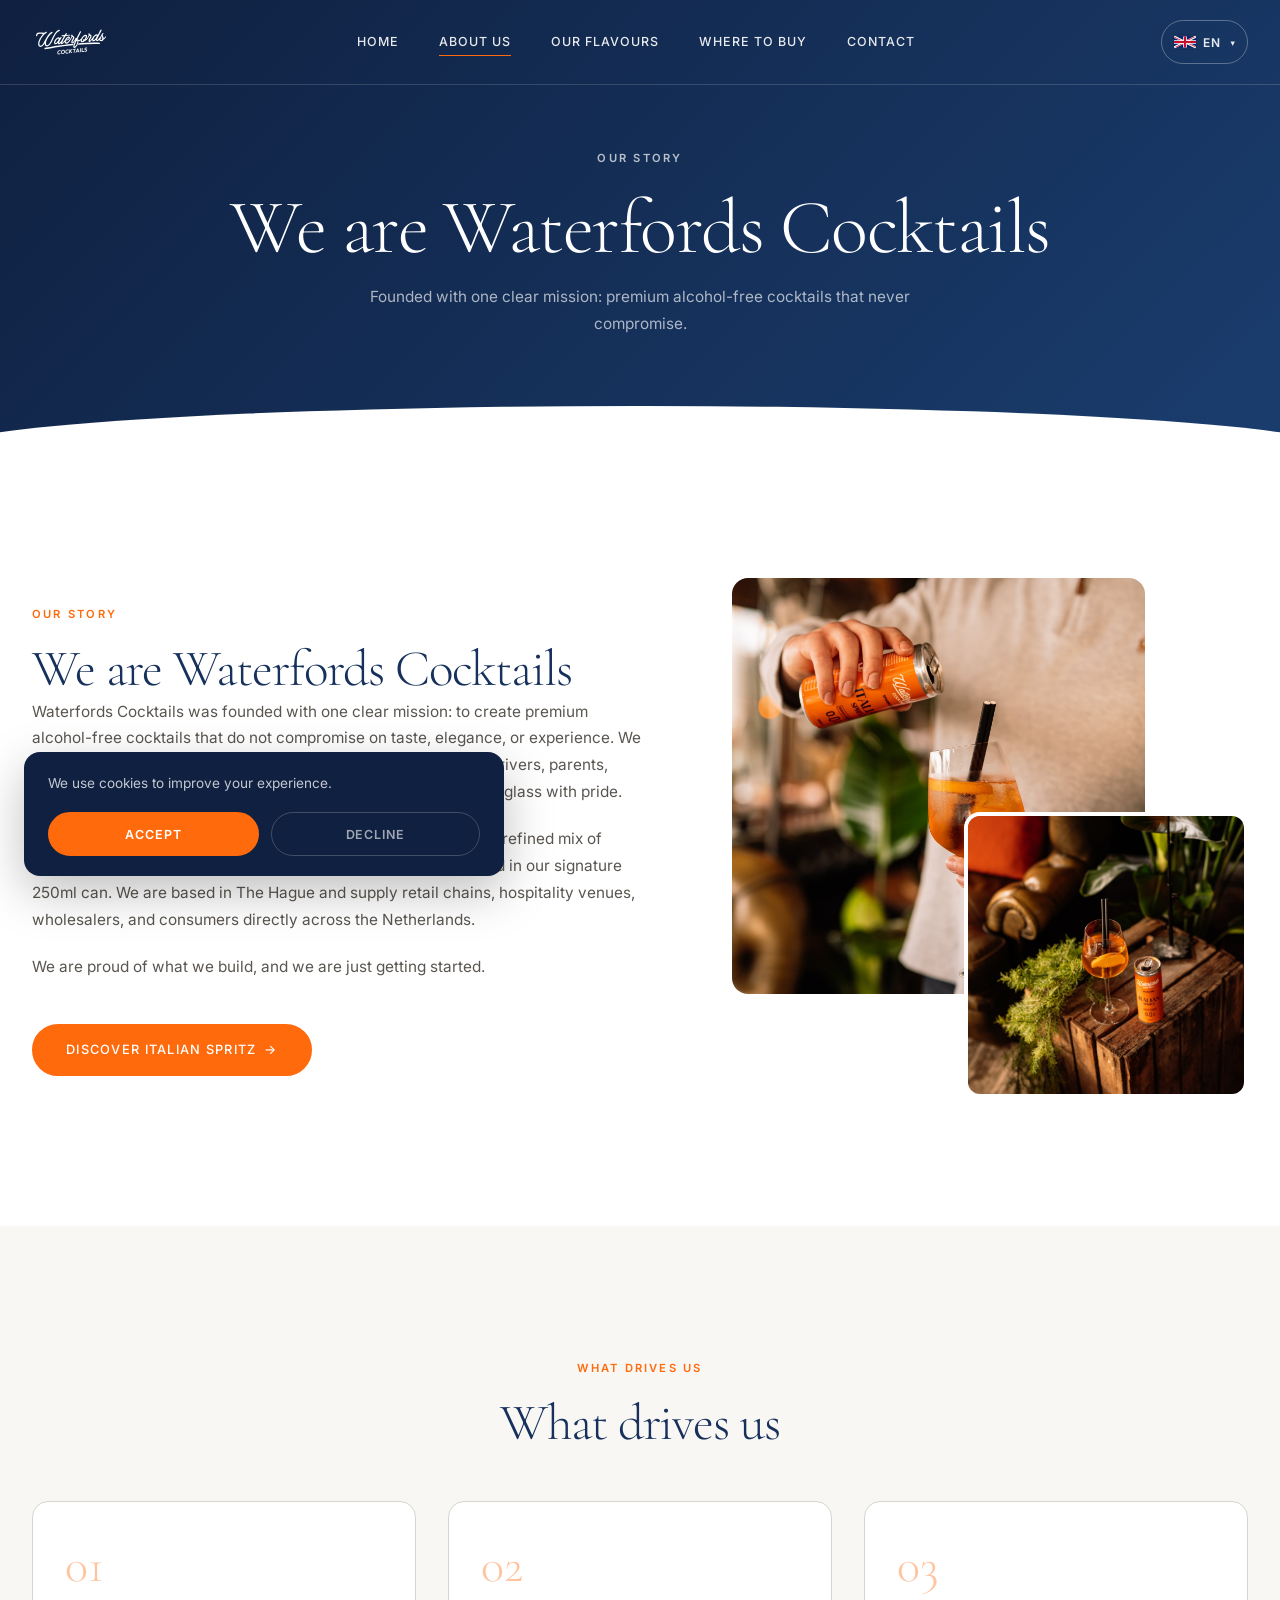
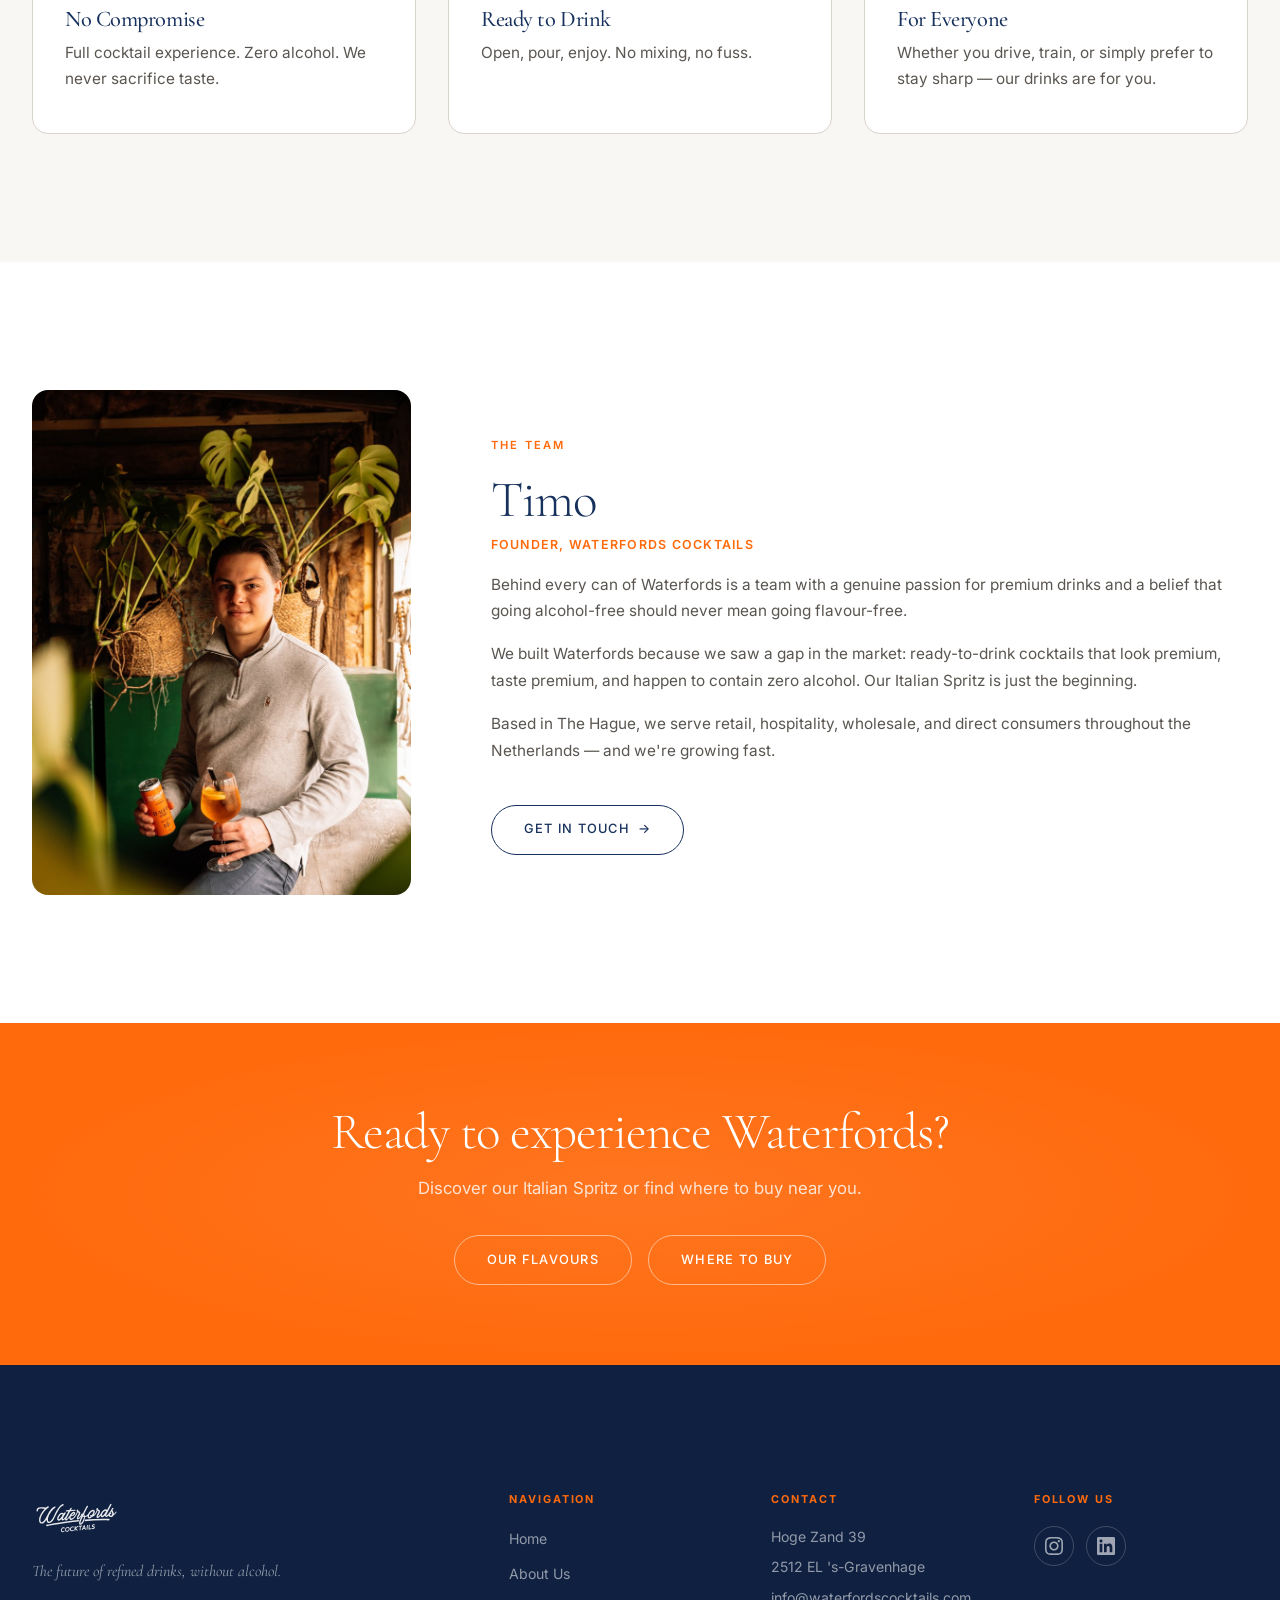
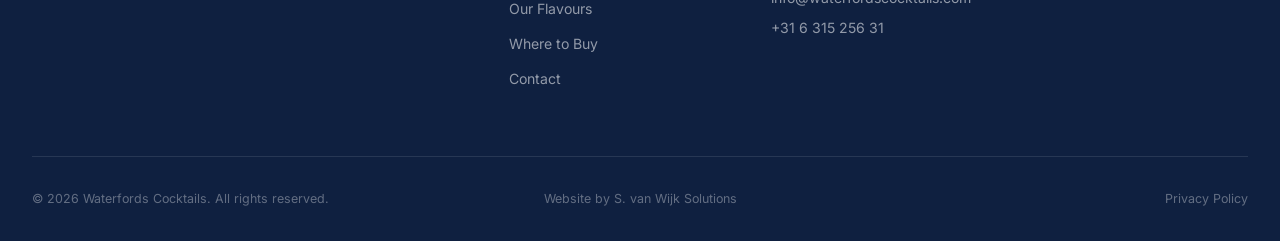
==== commit 95d42253: "Add files via upload" ====
--- a/about.html
+++ b/about.html
@@ -18,7 +18,12 @@
   <meta name="twitter:description" content="Premium alcohol-free cocktails, crafted in The Hague." />
   <meta name="twitter:image" content="https://waterfordscocktails.com/assets/images/og-image.webp" />
 
-  <link rel="icon" type="image/x-icon" href="assets/images/favicon.ico" />
+  <link rel="icon" href="assets/favicons/favicon.svg" type="image/svg+xml" />
+  <link rel="icon" href="assets/favicons/favicon.ico" sizes="any" />
+  <link rel="apple-touch-icon" href="assets/favicons/apple-touch-icon.png" />
+  <link rel="icon" type="image/png" sizes="32x32" href="assets/favicons/favicon-32x32.png" />
+  <link rel="icon" type="image/png" sizes="16x16" href="assets/favicons/favicon-16x16.png" />
+  <link rel="manifest" href="site.webmanifest" />
   <link rel="stylesheet" href="style.css" />
 </head>
 <body>
--- a/style.css
+++ b/style.css
@@ -289,7 +289,7 @@
 .mobile-menu-brand { font-size: 0.72rem; color: rgba(255,255,255,0.3); font-family: var(--font-sans); letter-spacing: 0.12em; text-transform: uppercase; margin-top: 0.75rem; }
 
 /* ── HERO ── */
-.hero { position: relative; min-height: 100vh; min-height: 100dvh; display: flex; align-items: center; overflow: hidden; background: var(--clr-navy-dark); }
+.hero { position: relative; min-height: 100vh; min-height: 100dvh; display: flex; align-items: center; overflow: hidden; background: var(--clr-navy-dark); padding-top: 5rem; padding-bottom: 7rem; }
 .hero-bg { position: absolute; inset: 0; background: linear-gradient(135deg, #0f2040 0%, #17315D 40%, #1a3d6e 70%, #0f2040 100%); z-index: 0; }
 .hero-bg-image { position: absolute; inset: 0; z-index: 1; }
 .hero-bg-image img { width: 100%; height: 100%; object-fit: cover; opacity: 0.18; }
@@ -314,7 +314,7 @@
 .hero-ctas { display: flex; flex-wrap: wrap; gap: 1rem; opacity: 0; transform: translateY(20px); animation: fadeUp 0.8s var(--ease-out) 0.7s forwards; }
 
 .hero-scroll {
-  position: absolute; bottom: 2.5rem; left: 50%;
+  position: absolute; bottom: 1.5rem; left: 50%;
   transform: translateX(-50%); z-index: 3;
   display: flex; flex-direction: column; align-items: center; gap: 0.5rem;
   color: rgba(255,255,255,0.4);
@@ -412,7 +412,7 @@
 .retailers-strip::before, .retailers-strip::after { content: ''; position: absolute; top: 0; bottom: 0; width: 120px; z-index: 2; pointer-events: none; }
 .retailers-strip::before { left: 0; background: linear-gradient(to right, var(--clr-white), transparent); }
 .retailers-strip::after { right: 0; background: linear-gradient(to left, var(--clr-white), transparent); }
-.retailers-track { display: flex; align-items: center; gap: 0; animation: scrollTrack 24s linear infinite; width: max-content; }
+.retailers-track { display: flex; align-items: center; gap: 0; animation: scrollTrack 60s linear infinite; width: max-content; }
 .retailers-track:hover { animation-play-state: paused; }
 
 /* Equal-width slots so every logo gets the same horizontal space */
@@ -572,6 +572,41 @@
 
 .tilt-card { transform-style: preserve-3d; transition: transform 0.15s ease; }
 
+/* Footer bottom — drie kolommen: copy links, credit gecentreerd, privacy rechts */
+.footer-bottom {
+  display: grid;
+  grid-template-columns: 1fr auto 1fr;
+  align-items: center;
+  gap: 1rem;
+}
+.footer-copy { justify-self: start; }
+.footer-credit {
+  justify-self: center;
+  font-size: 0.78rem;
+  color: rgba(255,255,255,0.35);
+  text-align: center;
+}
+.footer-credit a {
+  color: inherit;
+  text-decoration: none;
+  transition: color var(--duration) var(--ease-out);
+}
+.footer-credit a:hover {
+  color: rgba(255,255,255,0.7);
+  text-decoration: underline;
+}
+.footer-legal { justify-self: end; }
+
+@media (max-width: 768px) {
+  .footer-bottom {
+    grid-template-columns: 1fr;
+    text-align: center;
+  }
+  .footer-copy,
+  .footer-credit,
+  .footer-legal { justify-self: center; }
+}
+
 /* ── RESPONSIVE ── */
 @media (max-width: 1200px) {
   .footer-top { grid-template-columns: 1fr 1fr; gap: 2rem; }
@@ -657,4 +692,49 @@
   .about-img-stack { height: 260px; }
   .about-img-secondary { width: 48%; height: 48%; }
   .retailer-logo { width: 140px; height: 56px; }
+}
+
+/* ============================================================
+   AANPASSINGEN — header rand, hero titel, page-hero boog,
+   partner grid, mobiele logo's
+   ============================================================ */
+
+/* Header randje onderzijde (standaard wit, gescrolld navy) */
+.site-header {
+  border-bottom: 1px solid rgba(255,255,255,0.15);
+}
+.site-header.scrolled {
+  border-bottom: 1px solid rgba(23,49,93,0.12);
+}
+
+/* Hero titel "Waterfords Cocktails" groter */
+.hero-label--lg {
+  font-size: 0.95rem !important;
+  letter-spacing: 0.22em;
+}
+
+/* Page-hero boog lager zodat tekst niet te dicht bij rand eindigt */
+.page-hero { padding: 9rem 0 7rem !important; }
+.page-hero::after { height: 45px !important; }
+
+/* Partner grid op where-to-buy (5 logo's, gelijke afstand) */
+.partner-grid {
+  display: grid;
+  grid-template-columns: repeat(5, 1fr);
+  gap: 2rem;
+  align-items: center;
+  justify-items: center;
+}
+
+/* Mobiele logo's groter — retailers strip op homepage */
+@media (max-width: 768px) {
+  .retailer-logo { width: 200px !important; height: 90px !important; }
+  .retailer-logo img { max-height: 64px !important; }
+  .partner-grid { grid-template-columns: repeat(2, 1fr); gap: 1.5rem; }
+}
+
+@media (max-width: 480px) {
+  .retailer-logo { width: 180px !important; height: 80px !important; }
+  .retailer-logo img { max-height: 58px !important; }
+  .partner-grid { grid-template-columns: repeat(2, 1fr); gap: 1rem; }
 }
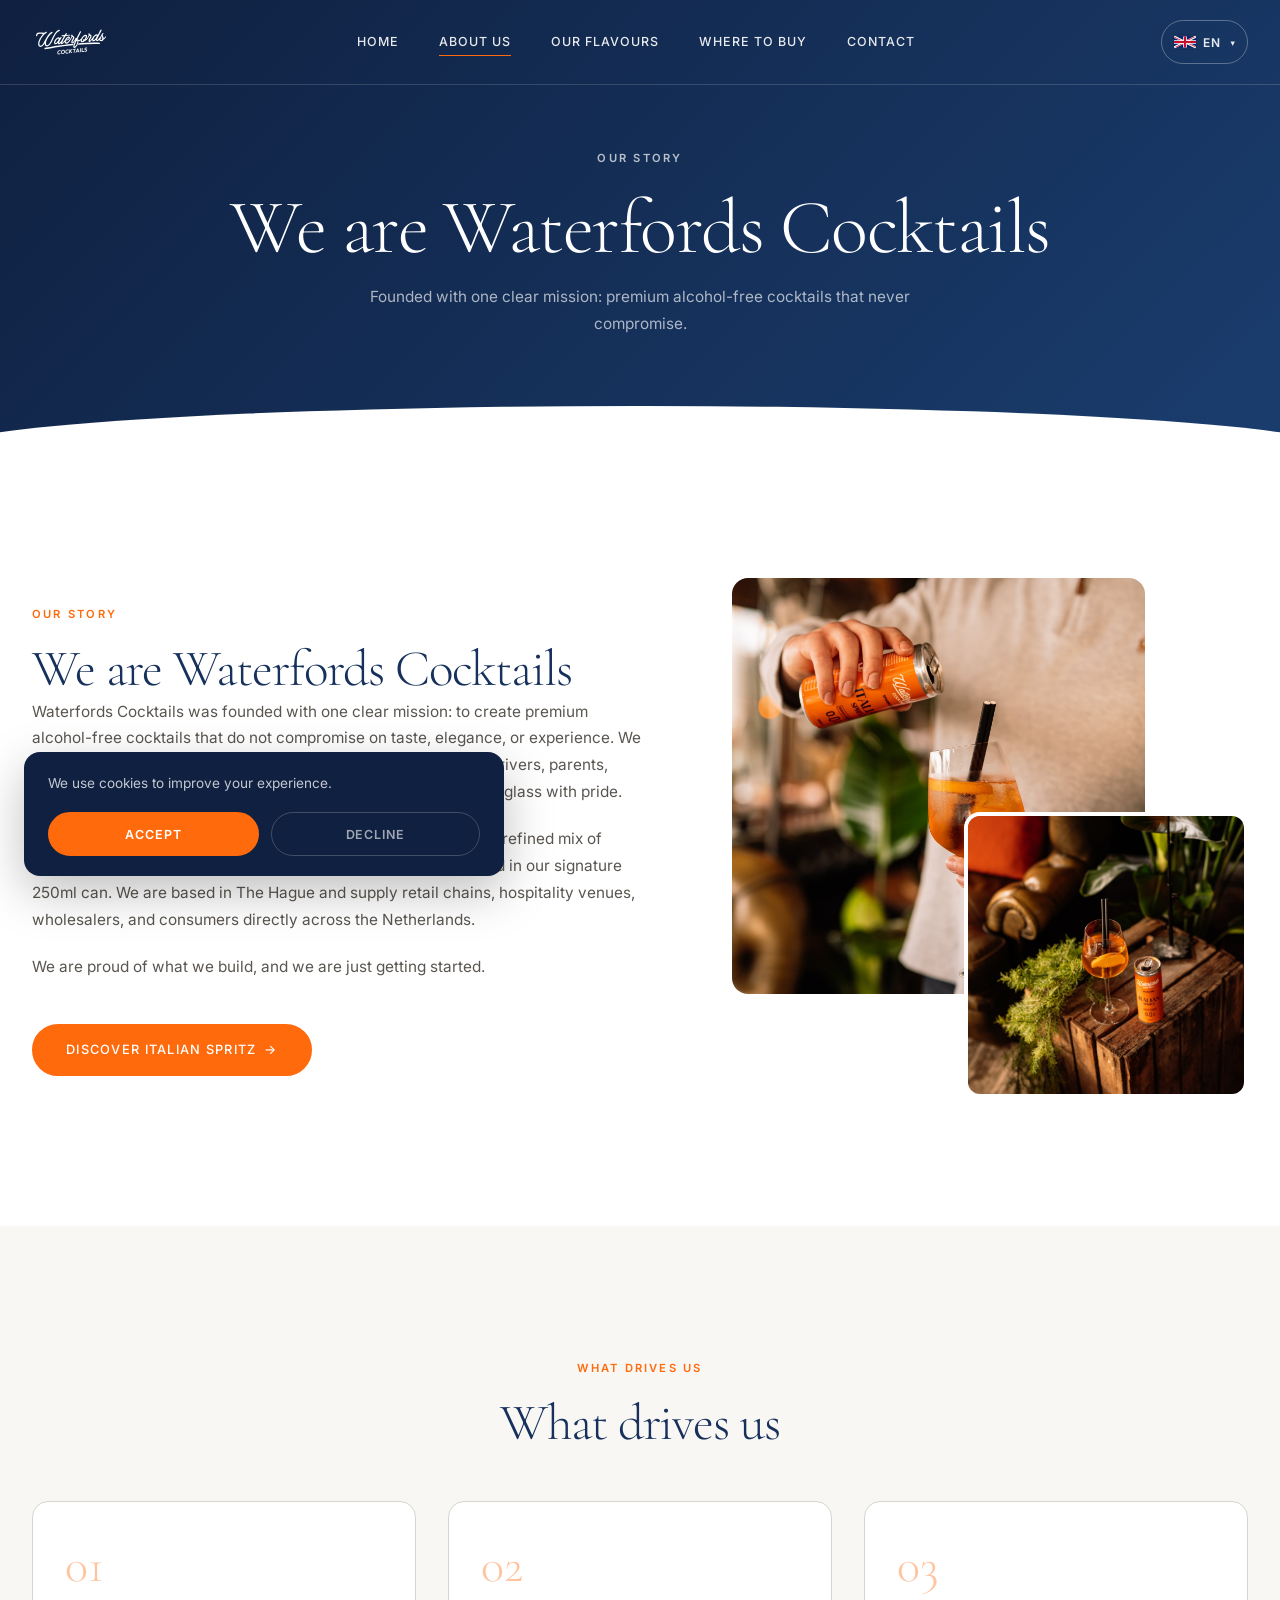
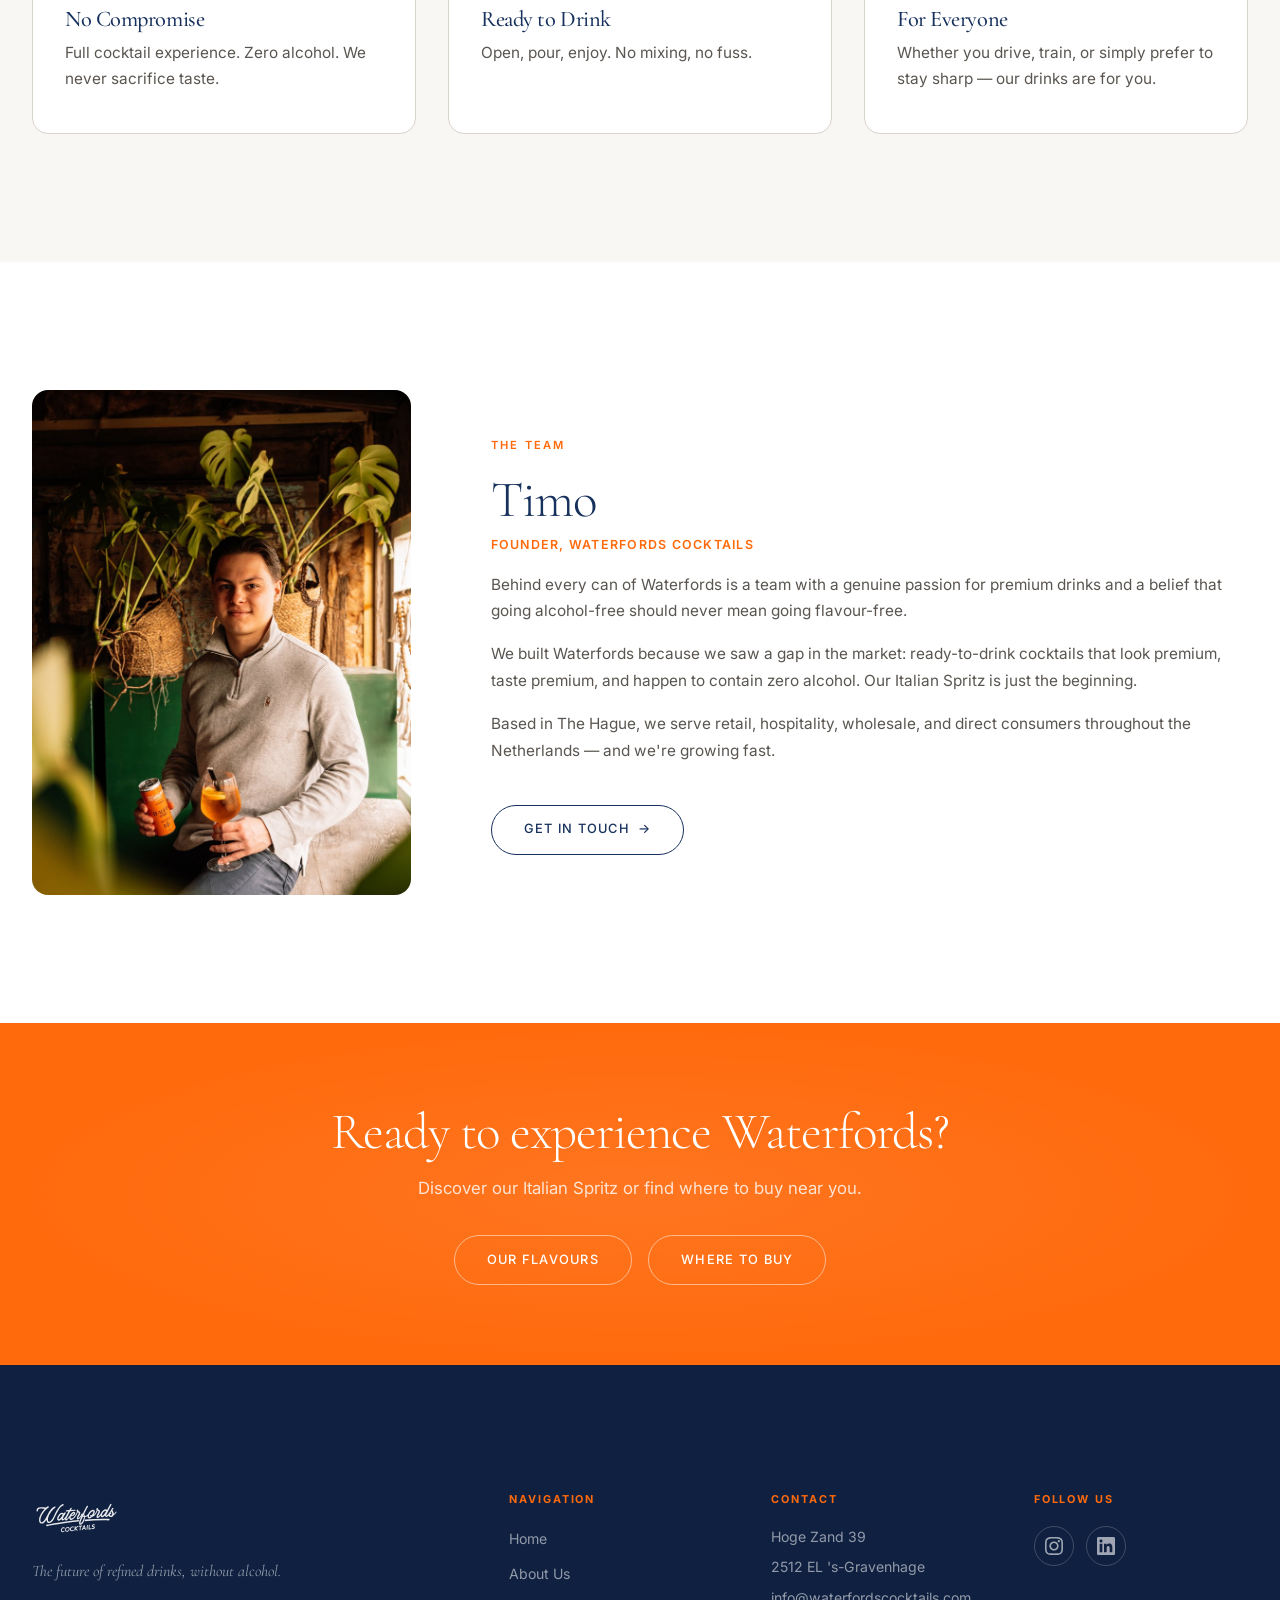
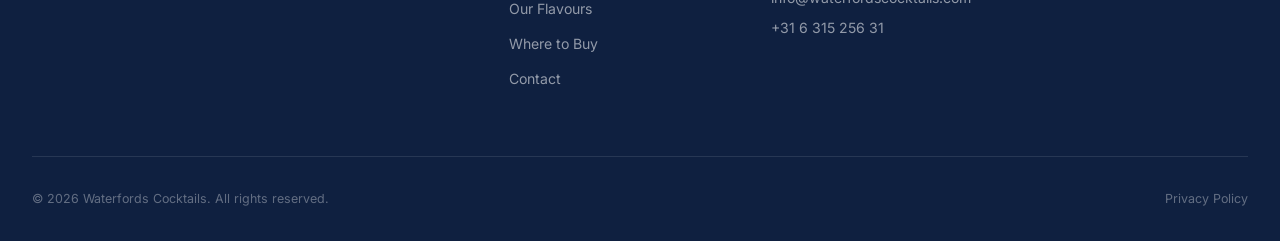
==== commit 14bde1ca: "Voeg Google Analytics (gtag.js) tag toe aan alle pagina's Tag G-CXFQQ4RWXP toegevoegd bovenaan de <h" ====
--- a/about.html
+++ b/about.html
@@ -1,6 +1,15 @@
 <!DOCTYPE html>
 <html lang="en" dir="ltr">
 <head>
+  <!-- Google tag (gtag.js) -->
+  <script async src="https://www.googletagmanager.com/gtag/js?id=G-CXFQQ4RWXP"></script>
+  <script>
+    window.dataLayer = window.dataLayer || [];
+    function gtag(){dataLayer.push(arguments);}
+    gtag('consent', 'default', { 'analytics_storage': localStorage.getItem('wf-cookies') === 'accepted' ? 'granted' : 'denied' });
+    gtag('js', new Date());
+    gtag('config', 'G-CXFQQ4RWXP');
+  </script>
   <meta charset="UTF-8" />
   <meta name="viewport" content="width=device-width, initial-scale=1.0, viewport-fit=cover" />
   <title>About Us – Our Story | Waterfords Cocktails</title>
--- a/style.css
+++ b/style.css
@@ -572,29 +572,14 @@
 
 .tilt-card { transform-style: preserve-3d; transition: transform 0.15s ease; }
 
-/* Footer bottom — drie kolommen: copy links, credit gecentreerd, privacy rechts */
+/* Footer bottom — twee kolommen: copy links, privacy rechts */
 .footer-bottom {
   display: grid;
-  grid-template-columns: 1fr auto 1fr;
+  grid-template-columns: 1fr auto;
   align-items: center;
   gap: 1rem;
 }
 .footer-copy { justify-self: start; }
-.footer-credit {
-  justify-self: center;
-  font-size: 0.78rem;
-  color: rgba(255,255,255,0.35);
-  text-align: center;
-}
-.footer-credit a {
-  color: inherit;
-  text-decoration: none;
-  transition: color var(--duration) var(--ease-out);
-}
-.footer-credit a:hover {
-  color: rgba(255,255,255,0.7);
-  text-decoration: underline;
-}
 .footer-legal { justify-self: end; }
 
 @media (max-width: 768px) {
@@ -603,7 +588,6 @@
     text-align: center;
   }
   .footer-copy,
-  .footer-credit,
   .footer-legal { justify-self: center; }
 }
 
